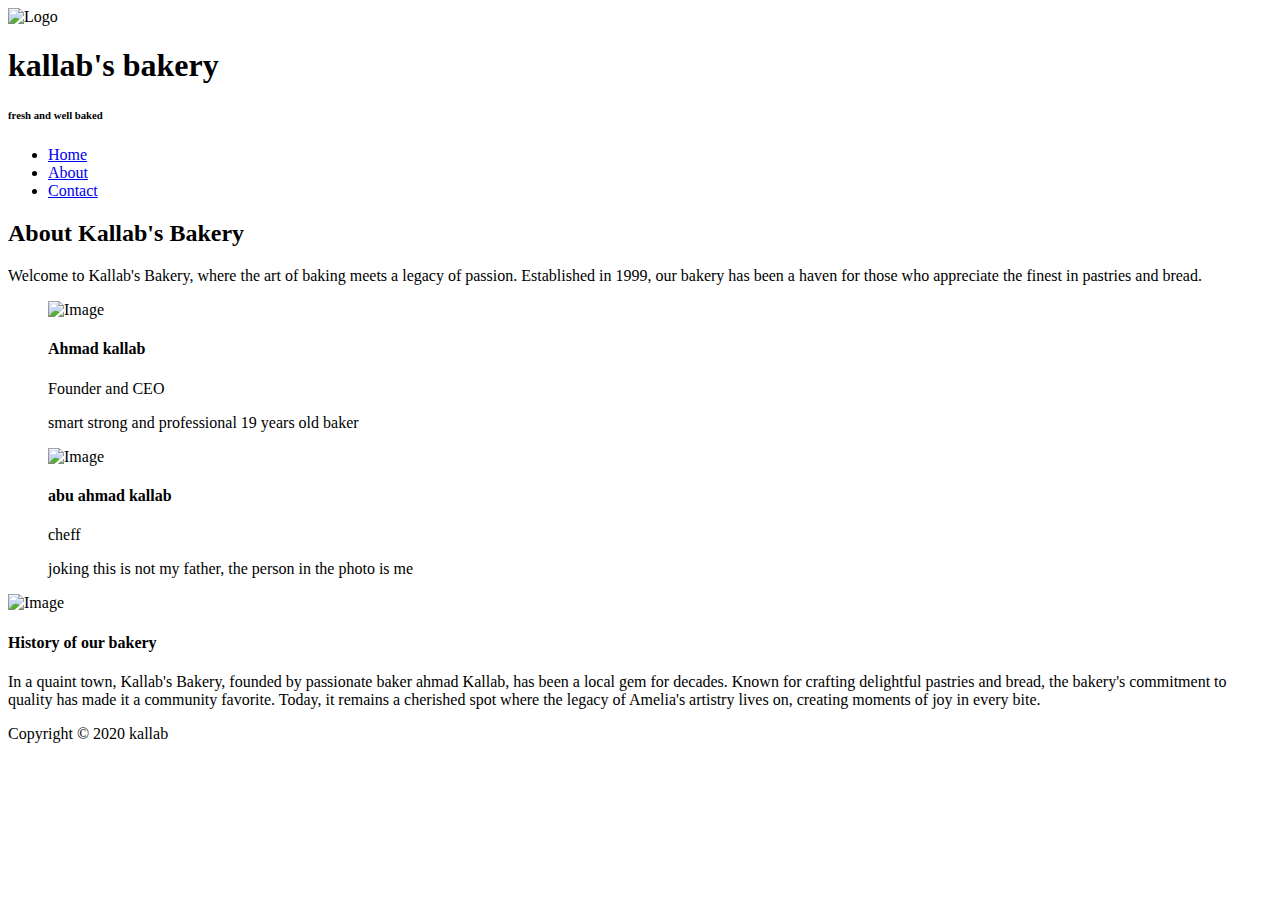
==== about.html @ 12079242 "Add files via upload" ====
<!DOCTYPE html>
<html>

<head>
	<meta charset="UTF-8" />
    <meta name="viewport" content="width=device-width, initial-scale=1.0" />
    <meta http-equiv="X-UA-Compatible" content="ie=edge" />
    <title>Simple House - About Page</title>
    <link href="https://fonts.googleapis.com/css?family=Open+Sans:300,400" rel="stylesheet" />
    <link href="css/all.min.css" rel="stylesheet" />
	<link href="css/index.css" rel="stylesheet" />
	<link rel="stylesheet" href="js/JavaScript.js">

</head>

<body> 

	<div class="container">
	<!-- Top box -->
		<!-- Logo & Site Name -->
		<div class="placeholder">
			<div class="parallax-window" data-parallax="scroll" data-image-src="img/simple-house-01.jpg">
				<div class="tm-header">
					<div class="row tm-header-inner">
						<div class="col-md-6 col-12">
							<img src="img/simple-house-logo.png" alt="Logo" class="tm-site-logo" /> 
							<div class="tm-site-text-box">
								<h1 class="tm-site-title">kallab's bakery</h1>
								<h6 class="tm-site-description">fresh and well baked</h6>	
							</div>
						</div>
						<nav class="col-md-6 col-12 tm-nav">
							<ul class="tm-nav-ul">
								<li class="tm-nav-li"><a href="index.html" class="tm-nav-link">Home</a></li>
								<li class="tm-nav-li"><a href="about.html" class="tm-nav-link active">About</a></li>
								<li class="tm-nav-li"><a href="contact.html" class="tm-nav-link">Contact</a></li>
							</ul>
						</nav>	
					</div>
				</div>
			</div>
		</div>

		<main>
			<header class="row tm-welcome-section">
				<h2 class="col-12 text-center tm-section-title">
					About Kallab's Bakery</h2>
				<p class="col-12 text-center"> Welcome to Kallab's Bakery, where the art of baking meets a legacy of passion. Established in 1999, our bakery has been a haven for those who appreciate the finest in pastries and bread.</p>
			</header>

			<div class="tm-container-inner tm-persons">
				<div class="row">
					<article class="col-lg-6">
						<figure class="tm-person">
							<img src="img/about-01.jpg" alt="Image" class="img-fluid tm-person-img" />
							<figcaption class="tm-person-description">
								<h4 class="tm-person-name">Ahmad kallab</h4>
								<p class="tm-person-title">Founder and CEO</p>
								<p class="tm-person-about">smart strong and professional 19 years old baker </p>
								<div>
									<a href="https://fb.com" class="tm-social-link"><i class="fab fa-facebook tm-social-icon"></i></a>
									<a href="https://twitter.com" class="tm-social-link"><i class="fab fa-twitter tm-social-icon"></i></a>
									<a href="https://instagram.com" class="tm-social-link"><i class="fab fa-instagram tm-social-icon"></i></a>
								</div>
							</figcaption>
						</figure>
					</article>
					<article class="col-lg-6">
						<figure class="tm-person">
							<img src="img/about-04.jpg" alt="Image" class="img-fluid tm-person-img" />
							<figcaption class="tm-person-description">
								<h4 class="tm-person-name">abu ahmad kallab</h4>
								<p class="tm-person-title">cheff</p>
								<p class="tm-person-about">joking this is not my father, the person in the photo is me</p>
								<div>
									<a href="https://fb.com" class="tm-social-link"><i class="fab fa-facebook tm-social-icon"></i></a>
									<a href="https://twitter.com" class="tm-social-link"><i class="fab fa-twitter tm-social-icon"></i></a>
									<a href="https://instagram.com" class="tm-social-link"><i class="fab fa-instagram tm-social-icon"></i></a>
									
								</div>
							</figcaption>
						</figure>
					</article>
				</div>
			</div>
			
					
				</div>
			</div>
			<div class="tm-container-inner tm-history">
				<div class="row">
					<div class="col-12">
						<div class="tm-history-inner">
							<img src="img/about-06.jpg" alt="Image" class="img-fluid tm-history-img" />
							<div class="tm-history-text"> 
								<h4 class="tm-history-title">History of our bakery</h4>
								<p class="tm-mb-p">In a quaint town, Kallab's Bakery, founded by passionate baker ahmad Kallab, has been a local gem for decades. Known for crafting delightful pastries and bread, the bakery's commitment to quality has made it a community favorite. Today, it remains a cherished spot where the legacy of Amelia's artistry lives on, creating moments of joy in every bite.</p>
							</div>
						</div>	
					</div>
				</div>
			</div>
		</main>

		<footer class="tm-footer text-center">
			<p>Copyright &copy; 2020 kallab </p>
            
		</footer>
	</div>
	<script src="js/jquery.min.js"></script>
	<script src="js/parallax.min.js"></script>
			
</body>
</html>
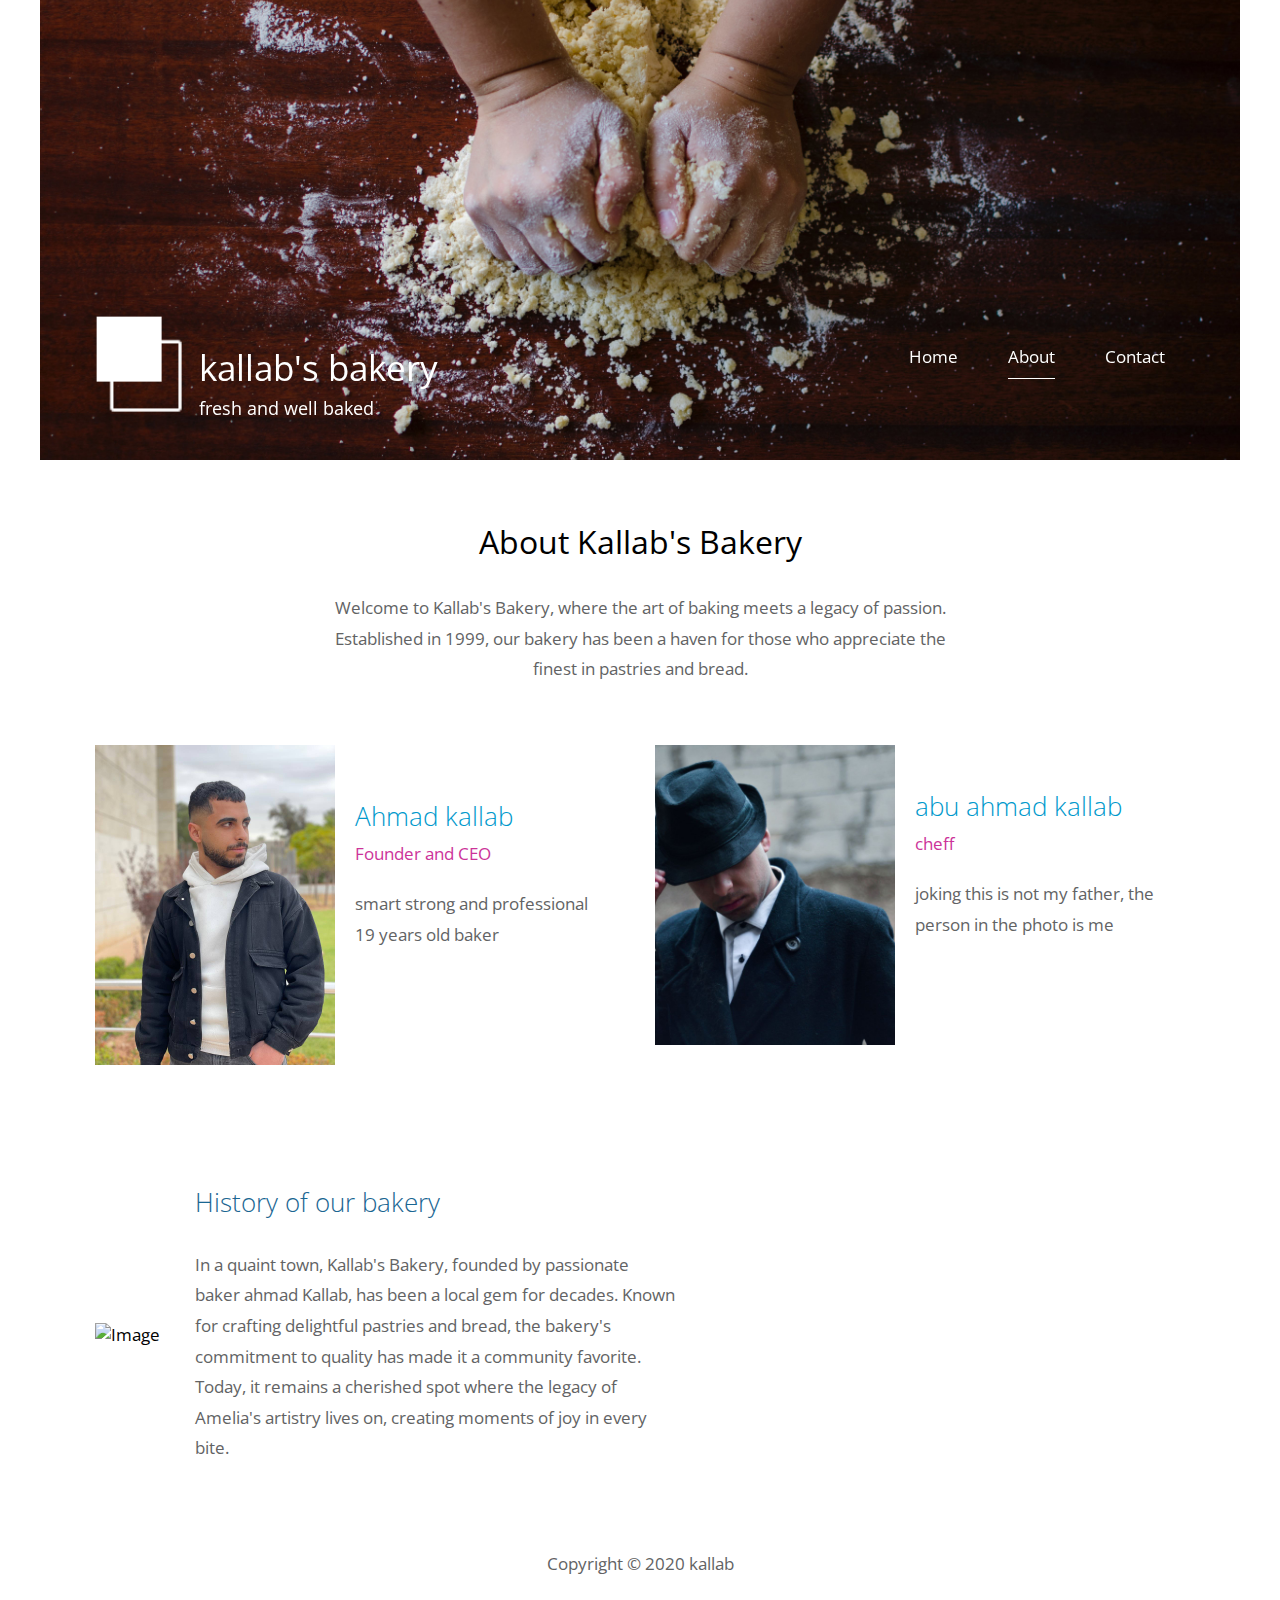
==== commit 6a352804: "Update about.html" ====
--- a/about.html
+++ b/about.html
@@ -7,9 +7,10 @@
     <meta http-equiv="X-UA-Compatible" content="ie=edge" />
     <title>Simple House - About Page</title>
     <link href="https://fonts.googleapis.com/css?family=Open+Sans:300,400" rel="stylesheet" />
-    <link href="css/all.min.css" rel="stylesheet" />
-	<link href="css/index.css" rel="stylesheet" />
-	<link rel="stylesheet" href="js/JavaScript.js">
+    <link href="all.min.css" rel="stylesheet" />
+	<link href="index.css" rel="stylesheet" />
+	<link rel="stylesheet" href="JavaScript.js">
+<meta http-equiv="Content-Security-Policy" content="upgrade-insecure-requests">
 
 </head>
 
@@ -19,11 +20,11 @@
 	<!-- Top box -->
 		<!-- Logo & Site Name -->
 		<div class="placeholder">
-			<div class="parallax-window" data-parallax="scroll" data-image-src="img/simple-house-01.jpg">
+			<div class="parallax-window" data-parallax="scroll" data-image-src="simple-house-01.jpg">
 				<div class="tm-header">
 					<div class="row tm-header-inner">
 						<div class="col-md-6 col-12">
-							<img src="img/simple-house-logo.png" alt="Logo" class="tm-site-logo" /> 
+							<img src="simple-house-logo.png" alt="Logo" class="tm-site-logo" /> 
 							<div class="tm-site-text-box">
 								<h1 class="tm-site-title">kallab's bakery</h1>
 								<h6 class="tm-site-description">fresh and well baked</h6>	
@@ -52,7 +53,7 @@
 				<div class="row">
 					<article class="col-lg-6">
 						<figure class="tm-person">
-							<img src="img/about-01.jpg" alt="Image" class="img-fluid tm-person-img" />
+							<img src="about-01.jpg" alt="Image" class="img-fluid tm-person-img" />
 							<figcaption class="tm-person-description">
 								<h4 class="tm-person-name">Ahmad kallab</h4>
 								<p class="tm-person-title">Founder and CEO</p>
@@ -67,7 +68,7 @@
 					</article>
 					<article class="col-lg-6">
 						<figure class="tm-person">
-							<img src="img/about-04.jpg" alt="Image" class="img-fluid tm-person-img" />
+							<img src="about-04.jpg" alt="Image" class="img-fluid tm-person-img" />
 							<figcaption class="tm-person-description">
 								<h4 class="tm-person-name">abu ahmad kallab</h4>
 								<p class="tm-person-title">cheff</p>
@@ -107,8 +108,8 @@
             
 		</footer>
 	</div>
-	<script src="js/jquery.min.js"></script>
-	<script src="js/parallax.min.js"></script>
+	<script src="jquery.min.js"></script>
+	<script src="parallax.min.js"></script>
 			
 </body>
-</html>+</html>
--- a/all.min.css
+++ b/all.min.css
@@ -0,0 +1,5 @@
+/*!
+ * Font Awesome Free 5.11.2 by @fontawesome - https://fontawesome.com
+ * License - https://fontawesome.com/license/free (Icons: CC BY 4.0, Fonts: SIL OFL 1.1, Code: MIT License)
+ */
+.fa,.fab,.fad,.fal,.far,.fas{-moz-osx-font-smoothing:grayscale;-webkit-font-smoothing:antialiased;display:inline-block;font-style:normal;font-variant:normal;text-rendering:auto;line-height:1}.fa-lg{font-size:1.33333em;line-height:.75em;vertical-align:-.0667em}.fa-xs{font-size:.75em}.fa-sm{font-size:.875em}.fa-1x{font-size:1em}.fa-2x{font-size:2em}.fa-3x{font-size:3em}.fa-4x{font-size:4em}.fa-5x{font-size:5em}.fa-6x{font-size:6em}.fa-7x{font-size:7em}.fa-8x{font-size:8em}.fa-9x{font-size:9em}.fa-10x{font-size:10em}.fa-fw{text-align:center;width:1.25em}.fa-ul{list-style-type:none;margin-left:2.5em;padding-left:0}.fa-ul>li{position:relative}.fa-li{left:-2em;position:absolute;text-align:center;width:2em;line-height:inherit}.fa-border{border:.08em solid #eee;border-radius:.1em;padding:.2em .25em .15em}.fa-pull-left{float:left}.fa-pull-right{float:right}.fa.fa-pull-left,.fab.fa-pull-left,.fal.fa-pull-left,.far.fa-pull-left,.fas.fa-pull-left{margin-right:.3em}.fa.fa-pull-right,.fab.fa-pull-right,.fal.fa-pull-right,.far.fa-pull-right,.fas.fa-pull-right{margin-left:.3em}.fa-spin{-webkit-animation:fa-spin 2s linear infinite;animation:fa-spin 2s linear infinite}.fa-pulse{-webkit-animation:fa-spin 1s steps(8) infinite;animation:fa-spin 1s steps(8) infinite}@-webkit-keyframes fa-spin{0%{-webkit-transform:rotate(0deg);transform:rotate(0deg)}to{-webkit-transform:rotate(1turn);transform:rotate(1turn)}}@keyframes fa-spin{0%{-webkit-transform:rotate(0deg);transform:rotate(0deg)}to{-webkit-transform:rotate(1turn);transform:rotate(1turn)}}.fa-rotate-90{-ms-filter:"progid:DXImageTransform.Microsoft.BasicImage(rotation=1)";-webkit-transform:rotate(90deg);transform:rotate(90deg)}.fa-rotate-180{-ms-filter:"progid:DXImageTransform.Microsoft.BasicImage(rotation=2)";-webkit-transform:rotate(180deg);transform:rotate(180deg)}.fa-rotate-270{-ms-filter:"progid:DXImageTransform.Microsoft.BasicImage(rotation=3)";-webkit-transform:rotate(270deg);transform:rotate(270deg)}.fa-flip-horizontal{-ms-filter:"progid:DXImageTransform.Microsoft.BasicImage(rotation=0, mirror=1)";-webkit-transform:scaleX(-1);transform:scaleX(-1)}.fa-flip-vertical{-webkit-transform:scaleY(-1);transform:scaleY(-1)}.fa-flip-both,.fa-flip-horizontal.fa-flip-vertical,.fa-flip-vertical{-ms-filter:"progid:DXImageTransform.Microsoft.BasicImage(rotation=2, mirror=1)"}.fa-flip-both,.fa-flip-horizontal.fa-flip-vertical{-webkit-transform:scale(-1);transform:scale(-1)}:root .fa-flip-both,:root .fa-flip-horizontal,:root .fa-flip-vertical,:root .fa-rotate-90,:root .fa-rotate-180,:root .fa-rotate-270{-webkit-filter:none;filter:none}.fa-stack{display:inline-block;height:2em;line-height:2em;position:relative;vertical-align:middle;width:2.5em}.fa-stack-1x,.fa-stack-2x{left:0;position:absolute;text-align:center;width:100%}.fa-stack-1x{line-height:inherit}.fa-stack-2x{font-size:2em}.fa-inverse{color:#fff}.fa-500px:before{content:"\f26e"}.fa-accessible-icon:before{content:"\f368"}.fa-accusoft:before{content:"\f369"}.fa-acquisitions-incorporated:before{content:"\f6af"}.fa-ad:before{content:"\f641"}.fa-address-book:before{content:"\f2b9"}.fa-address-card:before{content:"\f2bb"}.fa-adjust:before{content:"\f042"}.fa-adn:before{content:"\f170"}.fa-adobe:before{content:"\f778"}.fa-adversal:before{content:"\f36a"}.fa-affiliatetheme:before{content:"\f36b"}.fa-air-freshener:before{content:"\f5d0"}.fa-airbnb:before{content:"\f834"}.fa-algolia:before{content:"\f36c"}.fa-align-center:before{content:"\f037"}.fa-align-justify:before{content:"\f039"}.fa-align-left:before{content:"\f036"}.fa-align-right:before{content:"\f038"}.fa-alipay:before{content:"\f642"}.fa-allergies:before{content:"\f461"}.fa-amazon:before{content:"\f270"}.fa-amazon-pay:before{content:"\f42c"}.fa-ambulance:before{content:"\f0f9"}.fa-american-sign-language-interpreting:before{content:"\f2a3"}.fa-amilia:before{content:"\f36d"}.fa-anchor:before{content:"\f13d"}.fa-android:before{content:"\f17b"}.fa-angellist:before{content:"\f209"}.fa-angle-double-down:before{content:"\f103"}.fa-angle-double-left:before{content:"\f100"}.fa-angle-double-right:before{content:"\f101"}.fa-angle-double-up:before{content:"\f102"}.fa-angle-down:before{content:"\f107"}.fa-angle-left:before{content:"\f104"}.fa-angle-right:before{content:"\f105"}.fa-angle-up:before{content:"\f106"}.fa-angry:before{content:"\f556"}.fa-angrycreative:before{content:"\f36e"}.fa-angular:before{content:"\f420"}.fa-ankh:before{content:"\f644"}.fa-app-store:before{content:"\f36f"}.fa-app-store-ios:before{content:"\f370"}.fa-apper:before{content:"\f371"}.fa-apple:before{content:"\f179"}.fa-apple-alt:before{content:"\f5d1"}.fa-apple-pay:before{content:"\f415"}.fa-archive:before{content:"\f187"}.fa-archway:before{content:"\f557"}.fa-arrow-alt-circle-down:before{content:"\f358"}.fa-arrow-alt-circle-left:before{content:"\f359"}.fa-arrow-alt-circle-right:before{content:"\f35a"}.fa-arrow-alt-circle-up:before{content:"\f35b"}.fa-arrow-circle-down:before{content:"\f0ab"}.fa-arrow-circle-left:before{content:"\f0a8"}.fa-arrow-circle-right:before{content:"\f0a9"}.fa-arrow-circle-up:before{content:"\f0aa"}.fa-arrow-down:before{content:"\f063"}.fa-arrow-left:before{content:"\f060"}.fa-arrow-right:before{content:"\f061"}.fa-arrow-up:before{content:"\f062"}.fa-arrows-alt:before{content:"\f0b2"}.fa-arrows-alt-h:before{content:"\f337"}.fa-arrows-alt-v:before{content:"\f338"}.fa-artstation:before{content:"\f77a"}.fa-assistive-listening-systems:before{content:"\f2a2"}.fa-asterisk:before{content:"\f069"}.fa-asymmetrik:before{content:"\f372"}.fa-at:before{content:"\f1fa"}.fa-atlas:before{content:"\f558"}.fa-atlassian:before{content:"\f77b"}.fa-atom:before{content:"\f5d2"}.fa-audible:before{content:"\f373"}.fa-audio-description:before{content:"\f29e"}.fa-autoprefixer:before{content:"\f41c"}.fa-avianex:before{content:"\f374"}.fa-aviato:before{content:"\f421"}.fa-award:before{content:"\f559"}.fa-aws:before{content:"\f375"}.fa-baby:before{content:"\f77c"}.fa-baby-carriage:before{content:"\f77d"}.fa-backspace:before{content:"\f55a"}.fa-backward:before{content:"\f04a"}.fa-bacon:before{content:"\f7e5"}.fa-balance-scale:before{content:"\f24e"}.fa-balance-scale-left:before{content:"\f515"}.fa-balance-scale-right:before{content:"\f516"}.fa-ban:before{content:"\f05e"}.fa-band-aid:before{content:"\f462"}.fa-bandcamp:before{content:"\f2d5"}.fa-barcode:before{content:"\f02a"}.fa-bars:before{content:"\f0c9"}.fa-baseball-ball:before{content:"\f433"}.fa-basketball-ball:before{content:"\f434"}.fa-bath:before{content:"\f2cd"}.fa-battery-empty:before{content:"\f244"}.fa-battery-full:before{content:"\f240"}.fa-battery-half:before{content:"\f242"}.fa-battery-quarter:before{content:"\f243"}.fa-battery-three-quarters:before{content:"\f241"}.fa-battle-net:before{content:"\f835"}.fa-bed:before{content:"\f236"}.fa-beer:before{content:"\f0fc"}.fa-behance:before{content:"\f1b4"}.fa-behance-square:before{content:"\f1b5"}.fa-bell:before{content:"\f0f3"}.fa-bell-slash:before{content:"\f1f6"}.fa-bezier-curve:before{content:"\f55b"}.fa-bible:before{content:"\f647"}.fa-bicycle:before{content:"\f206"}.fa-biking:before{content:"\f84a"}.fa-bimobject:before{content:"\f378"}.fa-binoculars:before{content:"\f1e5"}.fa-biohazard:before{content:"\f780"}.fa-birthday-cake:before{content:"\f1fd"}.fa-bitbucket:before{content:"\f171"}.fa-bitcoin:before{content:"\f379"}.fa-bity:before{content:"\f37a"}.fa-black-tie:before{content:"\f27e"}.fa-blackberry:before{content:"\f37b"}.fa-blender:before{content:"\f517"}.fa-blender-phone:before{content:"\f6b6"}.fa-blind:before{content:"\f29d"}.fa-blog:before{content:"\f781"}.fa-blogger:before{content:"\f37c"}.fa-blogger-b:before{content:"\f37d"}.fa-bluetooth:before{content:"\f293"}.fa-bluetooth-b:before{content:"\f294"}.fa-bold:before{content:"\f032"}.fa-bolt:before{content:"\f0e7"}.fa-bomb:before{content:"\f1e2"}.fa-bone:before{content:"\f5d7"}.fa-bong:before{content:"\f55c"}.fa-book:before{content:"\f02d"}.fa-book-dead:before{content:"\f6b7"}.fa-book-medical:before{content:"\f7e6"}.fa-book-open:before{content:"\f518"}.fa-book-reader:before{content:"\f5da"}.fa-bookmark:before{content:"\f02e"}.fa-bootstrap:before{content:"\f836"}.fa-border-all:before{content:"\f84c"}.fa-border-none:before{content:"\f850"}.fa-border-style:before{content:"\f853"}.fa-bowling-ball:before{content:"\f436"}.fa-box:before{content:"\f466"}.fa-box-open:before{content:"\f49e"}.fa-boxes:before{content:"\f468"}.fa-braille:before{content:"\f2a1"}.fa-brain:before{content:"\f5dc"}.fa-bread-slice:before{content:"\f7ec"}.fa-briefcase:before{content:"\f0b1"}.fa-briefcase-medical:before{content:"\f469"}.fa-broadcast-tower:before{content:"\f519"}.fa-broom:before{content:"\f51a"}.fa-brush:before{content:"\f55d"}.fa-btc:before{content:"\f15a"}.fa-buffer:before{content:"\f837"}.fa-bug:before{content:"\f188"}.fa-building:before{content:"\f1ad"}.fa-bullhorn:before{content:"\f0a1"}.fa-bullseye:before{content:"\f140"}.fa-burn:before{content:"\f46a"}.fa-buromobelexperte:before{content:"\f37f"}.fa-bus:before{content:"\f207"}.fa-bus-alt:before{content:"\f55e"}.fa-business-time:before{content:"\f64a"}.fa-buy-n-large:before{content:"\f8a6"}.fa-buysellads:before{content:"\f20d"}.fa-calculator:before{content:"\f1ec"}.fa-calendar:before{content:"\f133"}.fa-calendar-alt:before{content:"\f073"}.fa-calendar-check:before{content:"\f274"}.fa-calendar-day:before{content:"\f783"}.fa-calendar-minus:before{content:"\f272"}.fa-calendar-plus:before{content:"\f271"}.fa-calendar-times:before{content:"\f273"}.fa-calendar-week:before{content:"\f784"}.fa-camera:before{content:"\f030"}.fa-camera-retro:before{content:"\f083"}.fa-campground:before{content:"\f6bb"}.fa-canadian-maple-leaf:before{content:"\f785"}.fa-candy-cane:before{content:"\f786"}.fa-cannabis:before{content:"\f55f"}.fa-capsules:before{content:"\f46b"}.fa-car:before{content:"\f1b9"}.fa-car-alt:before{content:"\f5de"}.fa-car-battery:before{content:"\f5df"}.fa-car-crash:before{content:"\f5e1"}.fa-car-side:before{content:"\f5e4"}.fa-caret-down:before{content:"\f0d7"}.fa-caret-left:before{content:"\f0d9"}.fa-caret-right:before{content:"\f0da"}.fa-caret-square-down:before{content:"\f150"}.fa-caret-square-left:before{content:"\f191"}.fa-caret-square-right:before{content:"\f152"}.fa-caret-square-up:before{content:"\f151"}.fa-caret-up:before{content:"\f0d8"}.fa-carrot:before{content:"\f787"}.fa-cart-arrow-down:before{content:"\f218"}.fa-cart-plus:before{content:"\f217"}.fa-cash-register:before{content:"\f788"}.fa-cat:before{content:"\f6be"}.fa-cc-amazon-pay:before{content:"\f42d"}.fa-cc-amex:before{content:"\f1f3"}.fa-cc-apple-pay:before{content:"\f416"}.fa-cc-diners-club:before{content:"\f24c"}.fa-cc-discover:before{content:"\f1f2"}.fa-cc-jcb:before{content:"\f24b"}.fa-cc-mastercard:before{content:"\f1f1"}.fa-cc-paypal:before{content:"\f1f4"}.fa-cc-stripe:before{content:"\f1f5"}.fa-cc-visa:before{content:"\f1f0"}.fa-centercode:before{content:"\f380"}.fa-centos:before{content:"\f789"}.fa-certificate:before{content:"\f0a3"}.fa-chair:before{content:"\f6c0"}.fa-chalkboard:before{content:"\f51b"}.fa-chalkboard-teacher:before{content:"\f51c"}.fa-charging-station:before{content:"\f5e7"}.fa-chart-area:before{content:"\f1fe"}.fa-chart-bar:before{content:"\f080"}.fa-chart-line:before{content:"\f201"}.fa-chart-pie:before{content:"\f200"}.fa-check:before{content:"\f00c"}.fa-check-circle:before{content:"\f058"}.fa-check-double:before{content:"\f560"}.fa-check-square:before{content:"\f14a"}.fa-cheese:before{content:"\f7ef"}.fa-chess:before{content:"\f439"}.fa-chess-bishop:before{content:"\f43a"}.fa-chess-board:before{content:"\f43c"}.fa-chess-king:before{content:"\f43f"}.fa-chess-knight:before{content:"\f441"}.fa-chess-pawn:before{content:"\f443"}.fa-chess-queen:before{content:"\f445"}.fa-chess-rook:before{content:"\f447"}.fa-chevron-circle-down:before{content:"\f13a"}.fa-chevron-circle-left:before{content:"\f137"}.fa-chevron-circle-right:before{content:"\f138"}.fa-chevron-circle-up:before{content:"\f139"}.fa-chevron-down:before{content:"\f078"}.fa-chevron-left:before{content:"\f053"}.fa-chevron-right:before{content:"\f054"}.fa-chevron-up:before{content:"\f077"}.fa-child:before{content:"\f1ae"}.fa-chrome:before{content:"\f268"}.fa-chromecast:before{content:"\f838"}.fa-church:before{content:"\f51d"}.fa-circle:before{content:"\f111"}.fa-circle-notch:before{content:"\f1ce"}.fa-city:before{content:"\f64f"}.fa-clinic-medical:before{content:"\f7f2"}.fa-clipboard:before{content:"\f328"}.fa-clipboard-check:before{content:"\f46c"}.fa-clipboard-list:before{content:"\f46d"}.fa-clock:before{content:"\f017"}.fa-clone:before{content:"\f24d"}.fa-closed-captioning:before{content:"\f20a"}.fa-cloud:before{content:"\f0c2"}.fa-cloud-download-alt:before{content:"\f381"}.fa-cloud-meatball:before{content:"\f73b"}.fa-cloud-moon:before{content:"\f6c3"}.fa-cloud-moon-rain:before{content:"\f73c"}.fa-cloud-rain:before{content:"\f73d"}.fa-cloud-showers-heavy:before{content:"\f740"}.fa-cloud-sun:before{content:"\f6c4"}.fa-cloud-sun-rain:before{content:"\f743"}.fa-cloud-upload-alt:before{content:"\f382"}.fa-cloudscale:before{content:"\f383"}.fa-cloudsmith:before{content:"\f384"}.fa-cloudversify:before{content:"\f385"}.fa-cocktail:before{content:"\f561"}.fa-code:before{content:"\f121"}.fa-code-branch:before{content:"\f126"}.fa-codepen:before{content:"\f1cb"}.fa-codiepie:before{content:"\f284"}.fa-coffee:before{content:"\f0f4"}.fa-cog:before{content:"\f013"}.fa-cogs:before{content:"\f085"}.fa-coins:before{content:"\f51e"}.fa-columns:before{content:"\f0db"}.fa-comment:before{content:"\f075"}.fa-comment-alt:before{content:"\f27a"}.fa-comment-dollar:before{content:"\f651"}.fa-comment-dots:before{content:"\f4ad"}.fa-comment-medical:before{content:"\f7f5"}.fa-comment-slash:before{content:"\f4b3"}.fa-comments:before{content:"\f086"}.fa-comments-dollar:before{content:"\f653"}.fa-compact-disc:before{content:"\f51f"}.fa-compass:before{content:"\f14e"}.fa-compress:before{content:"\f066"}.fa-compress-arrows-alt:before{content:"\f78c"}.fa-concierge-bell:before{content:"\f562"}.fa-confluence:before{content:"\f78d"}.fa-connectdevelop:before{content:"\f20e"}.fa-contao:before{content:"\f26d"}.fa-cookie:before{content:"\f563"}.fa-cookie-bite:before{content:"\f564"}.fa-copy:before{content:"\f0c5"}.fa-copyright:before{content:"\f1f9"}.fa-cotton-bureau:before{content:"\f89e"}.fa-couch:before{content:"\f4b8"}.fa-cpanel:before{content:"\f388"}.fa-creative-commons:before{content:"\f25e"}.fa-creative-commons-by:before{content:"\f4e7"}.fa-creative-commons-nc:before{content:"\f4e8"}.fa-creative-commons-nc-eu:before{content:"\f4e9"}.fa-creative-commons-nc-jp:before{content:"\f4ea"}.fa-creative-commons-nd:before{content:"\f4eb"}.fa-creative-commons-pd:before{content:"\f4ec"}.fa-creative-commons-pd-alt:before{content:"\f4ed"}.fa-creative-commons-remix:before{content:"\f4ee"}.fa-creative-commons-sa:before{content:"\f4ef"}.fa-creative-commons-sampling:before{content:"\f4f0"}.fa-creative-commons-sampling-plus:before{content:"\f4f1"}.fa-creative-commons-share:before{content:"\f4f2"}.fa-creative-commons-zero:before{content:"\f4f3"}.fa-credit-card:before{content:"\f09d"}.fa-critical-role:before{content:"\f6c9"}.fa-crop:before{content:"\f125"}.fa-crop-alt:before{content:"\f565"}.fa-cross:before{content:"\f654"}.fa-crosshairs:before{content:"\f05b"}.fa-crow:before{content:"\f520"}.fa-crown:before{content:"\f521"}.fa-crutch:before{content:"\f7f7"}.fa-css3:before{content:"\f13c"}.fa-css3-alt:before{content:"\f38b"}.fa-cube:before{content:"\f1b2"}.fa-cubes:before{content:"\f1b3"}.fa-cut:before{content:"\f0c4"}.fa-cuttlefish:before{content:"\f38c"}.fa-d-and-d:before{content:"\f38d"}.fa-d-and-d-beyond:before{content:"\f6ca"}.fa-dashcube:before{content:"\f210"}.fa-database:before{content:"\f1c0"}.fa-deaf:before{content:"\f2a4"}.fa-delicious:before{content:"\f1a5"}.fa-democrat:before{content:"\f747"}.fa-deploydog:before{content:"\f38e"}.fa-deskpro:before{content:"\f38f"}.fa-desktop:before{content:"\f108"}.fa-dev:before{content:"\f6cc"}.fa-deviantart:before{content:"\f1bd"}.fa-dharmachakra:before{content:"\f655"}.fa-dhl:before{content:"\f790"}.fa-diagnoses:before{content:"\f470"}.fa-diaspora:before{content:"\f791"}.fa-dice:before{content:"\f522"}.fa-dice-d20:before{content:"\f6cf"}.fa-dice-d6:before{content:"\f6d1"}.fa-dice-five:before{content:"\f523"}.fa-dice-four:before{content:"\f524"}.fa-dice-one:before{content:"\f525"}.fa-dice-six:before{content:"\f526"}.fa-dice-three:before{content:"\f527"}.fa-dice-two:before{content:"\f528"}.fa-digg:before{content:"\f1a6"}.fa-digital-ocean:before{content:"\f391"}.fa-digital-tachograph:before{content:"\f566"}.fa-directions:before{content:"\f5eb"}.fa-discord:before{content:"\f392"}.fa-discourse:before{content:"\f393"}.fa-divide:before{content:"\f529"}.fa-dizzy:before{content:"\f567"}.fa-dna:before{content:"\f471"}.fa-dochub:before{content:"\f394"}.fa-docker:before{content:"\f395"}.fa-dog:before{content:"\f6d3"}.fa-dollar-sign:before{content:"\f155"}.fa-dolly:before{content:"\f472"}.fa-dolly-flatbed:before{content:"\f474"}.fa-donate:before{content:"\f4b9"}.fa-door-closed:before{content:"\f52a"}.fa-door-open:before{content:"\f52b"}.fa-dot-circle:before{content:"\f192"}.fa-dove:before{content:"\f4ba"}.fa-download:before{content:"\f019"}.fa-draft2digital:before{content:"\f396"}.fa-drafting-compass:before{content:"\f568"}.fa-dragon:before{content:"\f6d5"}.fa-draw-polygon:before{content:"\f5ee"}.fa-dribbble:before{content:"\f17d"}.fa-dribbble-square:before{content:"\f397"}.fa-dropbox:before{content:"\f16b"}.fa-drum:before{content:"\f569"}.fa-drum-steelpan:before{content:"\f56a"}.fa-drumstick-bite:before{content:"\f6d7"}.fa-drupal:before{content:"\f1a9"}.fa-dumbbell:before{content:"\f44b"}.fa-dumpster:before{content:"\f793"}.fa-dumpster-fire:before{content:"\f794"}.fa-dungeon:before{content:"\f6d9"}.fa-dyalog:before{content:"\f399"}.fa-earlybirds:before{content:"\f39a"}.fa-ebay:before{content:"\f4f4"}.fa-edge:before{content:"\f282"}.fa-edit:before{content:"\f044"}.fa-egg:before{content:"\f7fb"}.fa-eject:before{content:"\f052"}.fa-elementor:before{content:"\f430"}.fa-ellipsis-h:before{content:"\f141"}.fa-ellipsis-v:before{content:"\f142"}.fa-ello:before{content:"\f5f1"}.fa-ember:before{content:"\f423"}.fa-empire:before{content:"\f1d1"}.fa-envelope:before{content:"\f0e0"}.fa-envelope-open:before{content:"\f2b6"}.fa-envelope-open-text:before{content:"\f658"}.fa-envelope-square:before{content:"\f199"}.fa-envira:before{content:"\f299"}.fa-equals:before{content:"\f52c"}.fa-eraser:before{content:"\f12d"}.fa-erlang:before{content:"\f39d"}.fa-ethereum:before{content:"\f42e"}.fa-ethernet:before{content:"\f796"}.fa-etsy:before{content:"\f2d7"}.fa-euro-sign:before{content:"\f153"}.fa-evernote:before{content:"\f839"}.fa-exchange-alt:before{content:"\f362"}.fa-exclamation:before{content:"\f12a"}.fa-exclamation-circle:before{content:"\f06a"}.fa-exclamation-triangle:before{content:"\f071"}.fa-expand:before{content:"\f065"}.fa-expand-arrows-alt:before{content:"\f31e"}.fa-expeditedssl:before{content:"\f23e"}.fa-external-link-alt:before{content:"\f35d"}.fa-external-link-square-alt:before{content:"\f360"}.fa-eye:before{content:"\f06e"}.fa-eye-dropper:before{content:"\f1fb"}.fa-eye-slash:before{content:"\f070"}.fa-facebook:before{content:"\f09a"}.fa-facebook-f:before{content:"\f39e"}.fa-facebook-messenger:before{content:"\f39f"}.fa-facebook-square:before{content:"\f082"}.fa-fan:before{content:"\f863"}.fa-fantasy-flight-games:before{content:"\f6dc"}.fa-fast-backward:before{content:"\f049"}.fa-fast-forward:before{content:"\f050"}.fa-fax:before{content:"\f1ac"}.fa-feather:before{content:"\f52d"}.fa-feather-alt:before{content:"\f56b"}.fa-fedex:before{content:"\f797"}.fa-fedora:before{content:"\f798"}.fa-female:before{content:"\f182"}.fa-fighter-jet:before{content:"\f0fb"}.fa-figma:before{content:"\f799"}.fa-file:before{content:"\f15b"}.fa-file-alt:before{content:"\f15c"}.fa-file-archive:before{content:"\f1c6"}.fa-file-audio:before{content:"\f1c7"}.fa-file-code:before{content:"\f1c9"}.fa-file-contract:before{content:"\f56c"}.fa-file-csv:before{content:"\f6dd"}.fa-file-download:before{content:"\f56d"}.fa-file-excel:before{content:"\f1c3"}.fa-file-export:before{content:"\f56e"}.fa-file-image:before{content:"\f1c5"}.fa-file-import:before{content:"\f56f"}.fa-file-invoice:before{content:"\f570"}.fa-file-invoice-dollar:before{content:"\f571"}.fa-file-medical:before{content:"\f477"}.fa-file-medical-alt:before{content:"\f478"}.fa-file-pdf:before{content:"\f1c1"}.fa-file-powerpoint:before{content:"\f1c4"}.fa-file-prescription:before{content:"\f572"}.fa-file-signature:before{content:"\f573"}.fa-file-upload:before{content:"\f574"}.fa-file-video:before{content:"\f1c8"}.fa-file-word:before{content:"\f1c2"}.fa-fill:before{content:"\f575"}.fa-fill-drip:before{content:"\f576"}.fa-film:before{content:"\f008"}.fa-filter:before{content:"\f0b0"}.fa-fingerprint:before{content:"\f577"}.fa-fire:before{content:"\f06d"}.fa-fire-alt:before{content:"\f7e4"}.fa-fire-extinguisher:before{content:"\f134"}.fa-firefox:before{content:"\f269"}.fa-first-aid:before{content:"\f479"}.fa-first-order:before{content:"\f2b0"}.fa-first-order-alt:before{content:"\f50a"}.fa-firstdraft:before{content:"\f3a1"}.fa-fish:before{content:"\f578"}.fa-fist-raised:before{content:"\f6de"}.fa-flag:before{content:"\f024"}.fa-flag-checkered:before{content:"\f11e"}.fa-flag-usa:before{content:"\f74d"}.fa-flask:before{content:"\f0c3"}.fa-flickr:before{content:"\f16e"}.fa-flipboard:before{content:"\f44d"}.fa-flushed:before{content:"\f579"}.fa-fly:before{content:"\f417"}.fa-folder:before{content:"\f07b"}.fa-folder-minus:before{content:"\f65d"}.fa-folder-open:before{content:"\f07c"}.fa-folder-plus:before{content:"\f65e"}.fa-font:before{content:"\f031"}.fa-font-awesome:before{content:"\f2b4"}.fa-font-awesome-alt:before{content:"\f35c"}.fa-font-awesome-flag:before{content:"\f425"}.fa-font-awesome-logo-full:before{content:"\f4e6"}.fa-fonticons:before{content:"\f280"}.fa-fonticons-fi:before{content:"\f3a2"}.fa-football-ball:before{content:"\f44e"}.fa-fort-awesome:before{content:"\f286"}.fa-fort-awesome-alt:before{content:"\f3a3"}.fa-forumbee:before{content:"\f211"}.fa-forward:before{content:"\f04e"}.fa-foursquare:before{content:"\f180"}.fa-free-code-camp:before{content:"\f2c5"}.fa-freebsd:before{content:"\f3a4"}.fa-frog:before{content:"\f52e"}.fa-frown:before{content:"\f119"}.fa-frown-open:before{content:"\f57a"}.fa-fulcrum:before{content:"\f50b"}.fa-funnel-dollar:before{content:"\f662"}.fa-futbol:before{content:"\f1e3"}.fa-galactic-republic:before{content:"\f50c"}.fa-galactic-senate:before{content:"\f50d"}.fa-gamepad:before{content:"\f11b"}.fa-gas-pump:before{content:"\f52f"}.fa-gavel:before{content:"\f0e3"}.fa-gem:before{content:"\f3a5"}.fa-genderless:before{content:"\f22d"}.fa-get-pocket:before{content:"\f265"}.fa-gg:before{content:"\f260"}.fa-gg-circle:before{content:"\f261"}.fa-ghost:before{content:"\f6e2"}.fa-gift:before{content:"\f06b"}.fa-gifts:before{content:"\f79c"}.fa-git:before{content:"\f1d3"}.fa-git-alt:before{content:"\f841"}.fa-git-square:before{content:"\f1d2"}.fa-github:before{content:"\f09b"}.fa-github-alt:before{content:"\f113"}.fa-github-square:before{content:"\f092"}.fa-gitkraken:before{content:"\f3a6"}.fa-gitlab:before{content:"\f296"}.fa-gitter:before{content:"\f426"}.fa-glass-cheers:before{content:"\f79f"}.fa-glass-martini:before{content:"\f000"}.fa-glass-martini-alt:before{content:"\f57b"}.fa-glass-whiskey:before{content:"\f7a0"}.fa-glasses:before{content:"\f530"}.fa-glide:before{content:"\f2a5"}.fa-glide-g:before{content:"\f2a6"}.fa-globe:before{content:"\f0ac"}.fa-globe-africa:before{content:"\f57c"}.fa-globe-americas:before{content:"\f57d"}.fa-globe-asia:before{content:"\f57e"}.fa-globe-europe:before{content:"\f7a2"}.fa-gofore:before{content:"\f3a7"}.fa-golf-ball:before{content:"\f450"}.fa-goodreads:before{content:"\f3a8"}.fa-goodreads-g:before{content:"\f3a9"}.fa-google:before{content:"\f1a0"}.fa-google-drive:before{content:"\f3aa"}.fa-google-play:before{content:"\f3ab"}.fa-google-plus:before{content:"\f2b3"}.fa-google-plus-g:before{content:"\f0d5"}.fa-google-plus-square:before{content:"\f0d4"}.fa-google-wallet:before{content:"\f1ee"}.fa-gopuram:before{content:"\f664"}.fa-graduation-cap:before{content:"\f19d"}.fa-gratipay:before{content:"\f184"}.fa-grav:before{content:"\f2d6"}.fa-greater-than:before{content:"\f531"}.fa-greater-than-equal:before{content:"\f532"}.fa-grimace:before{content:"\f57f"}.fa-grin:before{content:"\f580"}.fa-grin-alt:before{content:"\f581"}.fa-grin-beam:before{content:"\f582"}.fa-grin-beam-sweat:before{content:"\f583"}.fa-grin-hearts:before{content:"\f584"}.fa-grin-squint:before{content:"\f585"}.fa-grin-squint-tears:before{content:"\f586"}.fa-grin-stars:before{content:"\f587"}.fa-grin-tears:before{content:"\f588"}.fa-grin-tongue:before{content:"\f589"}.fa-grin-tongue-squint:before{content:"\f58a"}.fa-grin-tongue-wink:before{content:"\f58b"}.fa-grin-wink:before{content:"\f58c"}.fa-grip-horizontal:before{content:"\f58d"}.fa-grip-lines:before{content:"\f7a4"}.fa-grip-lines-vertical:before{content:"\f7a5"}.fa-grip-vertical:before{content:"\f58e"}.fa-gripfire:before{content:"\f3ac"}.fa-grunt:before{content:"\f3ad"}.fa-guitar:before{content:"\f7a6"}.fa-gulp:before{content:"\f3ae"}.fa-h-square:before{content:"\f0fd"}.fa-hacker-news:before{content:"\f1d4"}.fa-hacker-news-square:before{content:"\f3af"}.fa-hackerrank:before{content:"\f5f7"}.fa-hamburger:before{content:"\f805"}.fa-hammer:before{content:"\f6e3"}.fa-hamsa:before{content:"\f665"}.fa-hand-holding:before{content:"\f4bd"}.fa-hand-holding-heart:before{content:"\f4be"}.fa-hand-holding-usd:before{content:"\f4c0"}.fa-hand-lizard:before{content:"\f258"}.fa-hand-middle-finger:before{content:"\f806"}.fa-hand-paper:before{content:"\f256"}.fa-hand-peace:before{content:"\f25b"}.fa-hand-point-down:before{content:"\f0a7"}.fa-hand-point-left:before{content:"\f0a5"}.fa-hand-point-right:before{content:"\f0a4"}.fa-hand-point-up:before{content:"\f0a6"}.fa-hand-pointer:before{content:"\f25a"}.fa-hand-rock:before{content:"\f255"}.fa-hand-scissors:before{content:"\f257"}.fa-hand-spock:before{content:"\f259"}.fa-hands:before{content:"\f4c2"}.fa-hands-helping:before{content:"\f4c4"}.fa-handshake:before{content:"\f2b5"}.fa-hanukiah:before{content:"\f6e6"}.fa-hard-hat:before{content:"\f807"}.fa-hashtag:before{content:"\f292"}.fa-hat-cowboy:before{content:"\f8c0"}.fa-hat-cowboy-side:before{content:"\f8c1"}.fa-hat-wizard:before{content:"\f6e8"}.fa-haykal:before{content:"\f666"}.fa-hdd:before{content:"\f0a0"}.fa-heading:before{content:"\f1dc"}.fa-headphones:before{content:"\f025"}.fa-headphones-alt:before{content:"\f58f"}.fa-headset:before{content:"\f590"}.fa-heart:before{content:"\f004"}.fa-heart-broken:before{content:"\f7a9"}.fa-heartbeat:before{content:"\f21e"}.fa-helicopter:before{content:"\f533"}.fa-highlighter:before{content:"\f591"}.fa-hiking:before{content:"\f6ec"}.fa-hippo:before{content:"\f6ed"}.fa-hips:before{content:"\f452"}.fa-hire-a-helper:before{content:"\f3b0"}.fa-history:before{content:"\f1da"}.fa-hockey-puck:before{content:"\f453"}.fa-holly-berry:before{content:"\f7aa"}.fa-home:before{content:"\f015"}.fa-hooli:before{content:"\f427"}.fa-hornbill:before{content:"\f592"}.fa-horse:before{content:"\f6f0"}.fa-horse-head:before{content:"\f7ab"}.fa-hospital:before{content:"\f0f8"}.fa-hospital-alt:before{content:"\f47d"}.fa-hospital-symbol:before{content:"\f47e"}.fa-hot-tub:before{content:"\f593"}.fa-hotdog:before{content:"\f80f"}.fa-hotel:before{content:"\f594"}.fa-hotjar:before{content:"\f3b1"}.fa-hourglass:before{content:"\f254"}.fa-hourglass-end:before{content:"\f253"}.fa-hourglass-half:before{content:"\f252"}.fa-hourglass-start:before{content:"\f251"}.fa-house-damage:before{content:"\f6f1"}.fa-houzz:before{content:"\f27c"}.fa-hryvnia:before{content:"\f6f2"}.fa-html5:before{content:"\f13b"}.fa-hubspot:before{content:"\f3b2"}.fa-i-cursor:before{content:"\f246"}.fa-ice-cream:before{content:"\f810"}.fa-icicles:before{content:"\f7ad"}.fa-icons:before{content:"\f86d"}.fa-id-badge:before{content:"\f2c1"}.fa-id-card:before{content:"\f2c2"}.fa-id-card-alt:before{content:"\f47f"}.fa-igloo:before{content:"\f7ae"}.fa-image:before{content:"\f03e"}.fa-images:before{content:"\f302"}.fa-imdb:before{content:"\f2d8"}.fa-inbox:before{content:"\f01c"}.fa-indent:before{content:"\f03c"}.fa-industry:before{content:"\f275"}.fa-infinity:before{content:"\f534"}.fa-info:before{content:"\f129"}.fa-info-circle:before{content:"\f05a"}.fa-instagram:before{content:"\f16d"}.fa-intercom:before{content:"\f7af"}.fa-internet-explorer:before{content:"\f26b"}.fa-invision:before{content:"\f7b0"}.fa-ioxhost:before{content:"\f208"}.fa-italic:before{content:"\f033"}.fa-itch-io:before{content:"\f83a"}.fa-itunes:before{content:"\f3b4"}.fa-itunes-note:before{content:"\f3b5"}.fa-java:before{content:"\f4e4"}.fa-jedi:before{content:"\f669"}.fa-jedi-order:before{content:"\f50e"}.fa-jenkins:before{content:"\f3b6"}.fa-jira:before{content:"\f7b1"}.fa-joget:before{content:"\f3b7"}.fa-joint:before{content:"\f595"}.fa-joomla:before{content:"\f1aa"}.fa-journal-whills:before{content:"\f66a"}.fa-js:before{content:"\f3b8"}.fa-js-square:before{content:"\f3b9"}.fa-jsfiddle:before{content:"\f1cc"}.fa-kaaba:before{content:"\f66b"}.fa-kaggle:before{content:"\f5fa"}.fa-key:before{content:"\f084"}.fa-keybase:before{content:"\f4f5"}.fa-keyboard:before{content:"\f11c"}.fa-keycdn:before{content:"\f3ba"}.fa-khanda:before{content:"\f66d"}.fa-kickstarter:before{content:"\f3bb"}.fa-kickstarter-k:before{content:"\f3bc"}.fa-kiss:before{content:"\f596"}.fa-kiss-beam:before{content:"\f597"}.fa-kiss-wink-heart:before{content:"\f598"}.fa-kiwi-bird:before{content:"\f535"}.fa-korvue:before{content:"\f42f"}.fa-landmark:before{content:"\f66f"}.fa-language:before{content:"\f1ab"}.fa-laptop:before{content:"\f109"}.fa-laptop-code:before{content:"\f5fc"}.fa-laptop-medical:before{content:"\f812"}.fa-laravel:before{content:"\f3bd"}.fa-lastfm:before{content:"\f202"}.fa-lastfm-square:before{content:"\f203"}.fa-laugh:before{content:"\f599"}.fa-laugh-beam:before{content:"\f59a"}.fa-laugh-squint:before{content:"\f59b"}.fa-laugh-wink:before{content:"\f59c"}.fa-layer-group:before{content:"\f5fd"}.fa-leaf:before{content:"\f06c"}.fa-leanpub:before{content:"\f212"}.fa-lemon:before{content:"\f094"}.fa-less:before{content:"\f41d"}.fa-less-than:before{content:"\f536"}.fa-less-than-equal:before{content:"\f537"}.fa-level-down-alt:before{content:"\f3be"}.fa-level-up-alt:before{content:"\f3bf"}.fa-life-ring:before{content:"\f1cd"}.fa-lightbulb:before{content:"\f0eb"}.fa-line:before{content:"\f3c0"}.fa-link:before{content:"\f0c1"}.fa-linkedin:before{content:"\f08c"}.fa-linkedin-in:before{content:"\f0e1"}.fa-linode:before{content:"\f2b8"}.fa-linux:before{content:"\f17c"}.fa-lira-sign:before{content:"\f195"}.fa-list:before{content:"\f03a"}.fa-list-alt:before{content:"\f022"}.fa-list-ol:before{content:"\f0cb"}.fa-list-ul:before{content:"\f0ca"}.fa-location-arrow:before{content:"\f124"}.fa-lock:before{content:"\f023"}.fa-lock-open:before{content:"\f3c1"}.fa-long-arrow-alt-down:before{content:"\f309"}.fa-long-arrow-alt-left:before{content:"\f30a"}.fa-long-arrow-alt-right:before{content:"\f30b"}.fa-long-arrow-alt-up:before{content:"\f30c"}.fa-low-vision:before{content:"\f2a8"}.fa-luggage-cart:before{content:"\f59d"}.fa-lyft:before{content:"\f3c3"}.fa-magento:before{content:"\f3c4"}.fa-magic:before{content:"\f0d0"}.fa-magnet:before{content:"\f076"}.fa-mail-bulk:before{content:"\f674"}.fa-mailchimp:before{content:"\f59e"}.fa-male:before{content:"\f183"}.fa-mandalorian:before{content:"\f50f"}.fa-map:before{content:"\f279"}.fa-map-marked:before{content:"\f59f"}.fa-map-marked-alt:before{content:"\f5a0"}.fa-map-marker:before{content:"\f041"}.fa-map-marker-alt:before{content:"\f3c5"}.fa-map-pin:before{content:"\f276"}.fa-map-signs:before{content:"\f277"}.fa-markdown:before{content:"\f60f"}.fa-marker:before{content:"\f5a1"}.fa-mars:before{content:"\f222"}.fa-mars-double:before{content:"\f227"}.fa-mars-stroke:before{content:"\f229"}.fa-mars-stroke-h:before{content:"\f22b"}.fa-mars-stroke-v:before{content:"\f22a"}.fa-mask:before{content:"\f6fa"}.fa-mastodon:before{content:"\f4f6"}.fa-maxcdn:before{content:"\f136"}.fa-mdb:before{content:"\f8ca"}.fa-medal:before{content:"\f5a2"}.fa-medapps:before{content:"\f3c6"}.fa-medium:before{content:"\f23a"}.fa-medium-m:before{content:"\f3c7"}.fa-medkit:before{content:"\f0fa"}.fa-medrt:before{content:"\f3c8"}.fa-meetup:before{content:"\f2e0"}.fa-megaport:before{content:"\f5a3"}.fa-meh:before{content:"\f11a"}.fa-meh-blank:before{content:"\f5a4"}.fa-meh-rolling-eyes:before{content:"\f5a5"}.fa-memory:before{content:"\f538"}.fa-mendeley:before{content:"\f7b3"}.fa-menorah:before{content:"\f676"}.fa-mercury:before{content:"\f223"}.fa-meteor:before{content:"\f753"}.fa-microchip:before{content:"\f2db"}.fa-microphone:before{content:"\f130"}.fa-microphone-alt:before{content:"\f3c9"}.fa-microphone-alt-slash:before{content:"\f539"}.fa-microphone-slash:before{content:"\f131"}.fa-microscope:before{content:"\f610"}.fa-microsoft:before{content:"\f3ca"}.fa-minus:before{content:"\f068"}.fa-minus-circle:before{content:"\f056"}.fa-minus-square:before{content:"\f146"}.fa-mitten:before{content:"\f7b5"}.fa-mix:before{content:"\f3cb"}.fa-mixcloud:before{content:"\f289"}.fa-mizuni:before{content:"\f3cc"}.fa-mobile:before{content:"\f10b"}.fa-mobile-alt:before{content:"\f3cd"}.fa-modx:before{content:"\f285"}.fa-monero:before{content:"\f3d0"}.fa-money-bill:before{content:"\f0d6"}.fa-money-bill-alt:before{content:"\f3d1"}.fa-money-bill-wave:before{content:"\f53a"}.fa-money-bill-wave-alt:before{content:"\f53b"}.fa-money-check:before{content:"\f53c"}.fa-money-check-alt:before{content:"\f53d"}.fa-monument:before{content:"\f5a6"}.fa-moon:before{content:"\f186"}.fa-mortar-pestle:before{content:"\f5a7"}.fa-mosque:before{content:"\f678"}.fa-motorcycle:before{content:"\f21c"}.fa-mountain:before{content:"\f6fc"}.fa-mouse:before{content:"\f8cc"}.fa-mouse-pointer:before{content:"\f245"}.fa-mug-hot:before{content:"\f7b6"}.fa-music:before{content:"\f001"}.fa-napster:before{content:"\f3d2"}.fa-neos:before{content:"\f612"}.fa-network-wired:before{content:"\f6ff"}.fa-neuter:before{content:"\f22c"}.fa-newspaper:before{content:"\f1ea"}.fa-nimblr:before{content:"\f5a8"}.fa-node:before{content:"\f419"}.fa-node-js:before{content:"\f3d3"}.fa-not-equal:before{content:"\f53e"}.fa-notes-medical:before{content:"\f481"}.fa-npm:before{content:"\f3d4"}.fa-ns8:before{content:"\f3d5"}.fa-nutritionix:before{content:"\f3d6"}.fa-object-group:before{content:"\f247"}.fa-object-ungroup:before{content:"\f248"}.fa-odnoklassniki:before{content:"\f263"}.fa-odnoklassniki-square:before{content:"\f264"}.fa-oil-can:before{content:"\f613"}.fa-old-republic:before{content:"\f510"}.fa-om:before{content:"\f679"}.fa-opencart:before{content:"\f23d"}.fa-openid:before{content:"\f19b"}.fa-opera:before{content:"\f26a"}.fa-optin-monster:before{content:"\f23c"}.fa-orcid:before{content:"\f8d2"}.fa-osi:before{content:"\f41a"}.fa-otter:before{content:"\f700"}.fa-outdent:before{content:"\f03b"}.fa-page4:before{content:"\f3d7"}.fa-pagelines:before{content:"\f18c"}.fa-pager:before{content:"\f815"}.fa-paint-brush:before{content:"\f1fc"}.fa-paint-roller:before{content:"\f5aa"}.fa-palette:before{content:"\f53f"}.fa-palfed:before{content:"\f3d8"}.fa-pallet:before{content:"\f482"}.fa-paper-plane:before{content:"\f1d8"}.fa-paperclip:before{content:"\f0c6"}.fa-parachute-box:before{content:"\f4cd"}.fa-paragraph:before{content:"\f1dd"}.fa-parking:before{content:"\f540"}.fa-passport:before{content:"\f5ab"}.fa-pastafarianism:before{content:"\f67b"}.fa-paste:before{content:"\f0ea"}.fa-patreon:before{content:"\f3d9"}.fa-pause:before{content:"\f04c"}.fa-pause-circle:before{content:"\f28b"}.fa-paw:before{content:"\f1b0"}.fa-paypal:before{content:"\f1ed"}.fa-peace:before{content:"\f67c"}.fa-pen:before{content:"\f304"}.fa-pen-alt:before{content:"\f305"}.fa-pen-fancy:before{content:"\f5ac"}.fa-pen-nib:before{content:"\f5ad"}.fa-pen-square:before{content:"\f14b"}.fa-pencil-alt:before{content:"\f303"}.fa-pencil-ruler:before{content:"\f5ae"}.fa-penny-arcade:before{content:"\f704"}.fa-people-carry:before{content:"\f4ce"}.fa-pepper-hot:before{content:"\f816"}.fa-percent:before{content:"\f295"}.fa-percentage:before{content:"\f541"}.fa-periscope:before{content:"\f3da"}.fa-person-booth:before{content:"\f756"}.fa-phabricator:before{content:"\f3db"}.fa-phoenix-framework:before{content:"\f3dc"}.fa-phoenix-squadron:before{content:"\f511"}.fa-phone:before{content:"\f095"}.fa-phone-alt:before{content:"\f879"}.fa-phone-slash:before{content:"\f3dd"}.fa-phone-square:before{content:"\f098"}.fa-phone-square-alt:before{content:"\f87b"}.fa-phone-volume:before{content:"\f2a0"}.fa-photo-video:before{content:"\f87c"}.fa-php:before{content:"\f457"}.fa-pied-piper:before{content:"\f2ae"}.fa-pied-piper-alt:before{content:"\f1a8"}.fa-pied-piper-hat:before{content:"\f4e5"}.fa-pied-piper-pp:before{content:"\f1a7"}.fa-piggy-bank:before{content:"\f4d3"}.fa-pills:before{content:"\f484"}.fa-pinterest:before{content:"\f0d2"}.fa-pinterest-p:before{content:"\f231"}.fa-pinterest-square:before{content:"\f0d3"}.fa-pizza-slice:before{content:"\f818"}.fa-place-of-worship:before{content:"\f67f"}.fa-plane:before{content:"\f072"}.fa-plane-arrival:before{content:"\f5af"}.fa-plane-departure:before{content:"\f5b0"}.fa-play:before{content:"\f04b"}.fa-play-circle:before{content:"\f144"}.fa-playstation:before{content:"\f3df"}.fa-plug:before{content:"\f1e6"}.fa-plus:before{content:"\f067"}.fa-plus-circle:before{content:"\f055"}.fa-plus-square:before{content:"\f0fe"}.fa-podcast:before{content:"\f2ce"}.fa-poll:before{content:"\f681"}.fa-poll-h:before{content:"\f682"}.fa-poo:before{content:"\f2fe"}.fa-poo-storm:before{content:"\f75a"}.fa-poop:before{content:"\f619"}.fa-portrait:before{content:"\f3e0"}.fa-pound-sign:before{content:"\f154"}.fa-power-off:before{content:"\f011"}.fa-pray:before{content:"\f683"}.fa-praying-hands:before{content:"\f684"}.fa-prescription:before{content:"\f5b1"}.fa-prescription-bottle:before{content:"\f485"}.fa-prescription-bottle-alt:before{content:"\f486"}.fa-print:before{content:"\f02f"}.fa-procedures:before{content:"\f487"}.fa-product-hunt:before{content:"\f288"}.fa-project-diagram:before{content:"\f542"}.fa-pushed:before{content:"\f3e1"}.fa-puzzle-piece:before{content:"\f12e"}.fa-python:before{content:"\f3e2"}.fa-qq:before{content:"\f1d6"}.fa-qrcode:before{content:"\f029"}.fa-question:before{content:"\f128"}.fa-question-circle:before{content:"\f059"}.fa-quidditch:before{content:"\f458"}.fa-quinscape:before{content:"\f459"}.fa-quora:before{content:"\f2c4"}.fa-quote-left:before{content:"\f10d"}.fa-quote-right:before{content:"\f10e"}.fa-quran:before{content:"\f687"}.fa-r-project:before{content:"\f4f7"}.fa-radiation:before{content:"\f7b9"}.fa-radiation-alt:before{content:"\f7ba"}.fa-rainbow:before{content:"\f75b"}.fa-random:before{content:"\f074"}.fa-raspberry-pi:before{content:"\f7bb"}.fa-ravelry:before{content:"\f2d9"}.fa-react:before{content:"\f41b"}.fa-reacteurope:before{content:"\f75d"}.fa-readme:before{content:"\f4d5"}.fa-rebel:before{content:"\f1d0"}.fa-receipt:before{content:"\f543"}.fa-record-vinyl:before{content:"\f8d9"}.fa-recycle:before{content:"\f1b8"}.fa-red-river:before{content:"\f3e3"}.fa-reddit:before{content:"\f1a1"}.fa-reddit-alien:before{content:"\f281"}.fa-reddit-square:before{content:"\f1a2"}.fa-redhat:before{content:"\f7bc"}.fa-redo:before{content:"\f01e"}.fa-redo-alt:before{content:"\f2f9"}.fa-registered:before{content:"\f25d"}.fa-remove-format:before{content:"\f87d"}.fa-renren:before{content:"\f18b"}.fa-reply:before{content:"\f3e5"}.fa-reply-all:before{content:"\f122"}.fa-replyd:before{content:"\f3e6"}.fa-republican:before{content:"\f75e"}.fa-researchgate:before{content:"\f4f8"}.fa-resolving:before{content:"\f3e7"}.fa-restroom:before{content:"\f7bd"}.fa-retweet:before{content:"\f079"}.fa-rev:before{content:"\f5b2"}.fa-ribbon:before{content:"\f4d6"}.fa-ring:before{content:"\f70b"}.fa-road:before{content:"\f018"}.fa-robot:before{content:"\f544"}.fa-rocket:before{content:"\f135"}.fa-rocketchat:before{content:"\f3e8"}.fa-rockrms:before{content:"\f3e9"}.fa-route:before{content:"\f4d7"}.fa-rss:before{content:"\f09e"}.fa-rss-square:before{content:"\f143"}.fa-ruble-sign:before{content:"\f158"}.fa-ruler:before{content:"\f545"}.fa-ruler-combined:before{content:"\f546"}.fa-ruler-horizontal:before{content:"\f547"}.fa-ruler-vertical:before{content:"\f548"}.fa-running:before{content:"\f70c"}.fa-rupee-sign:before{content:"\f156"}.fa-sad-cry:before{content:"\f5b3"}.fa-sad-tear:before{content:"\f5b4"}.fa-safari:before{content:"\f267"}.fa-salesforce:before{content:"\f83b"}.fa-sass:before{content:"\f41e"}.fa-satellite:before{content:"\f7bf"}.fa-satellite-dish:before{content:"\f7c0"}.fa-save:before{content:"\f0c7"}.fa-schlix:before{content:"\f3ea"}.fa-school:before{content:"\f549"}.fa-screwdriver:before{content:"\f54a"}.fa-scribd:before{content:"\f28a"}.fa-scroll:before{content:"\f70e"}.fa-sd-card:before{content:"\f7c2"}.fa-search:before{content:"\f002"}.fa-search-dollar:before{content:"\f688"}.fa-search-location:before{content:"\f689"}.fa-search-minus:before{content:"\f010"}.fa-search-plus:before{content:"\f00e"}.fa-searchengin:before{content:"\f3eb"}.fa-seedling:before{content:"\f4d8"}.fa-sellcast:before{content:"\f2da"}.fa-sellsy:before{content:"\f213"}.fa-server:before{content:"\f233"}.fa-servicestack:before{content:"\f3ec"}.fa-shapes:before{content:"\f61f"}.fa-share:before{content:"\f064"}.fa-share-alt:before{content:"\f1e0"}.fa-share-alt-square:before{content:"\f1e1"}.fa-share-square:before{content:"\f14d"}.fa-shekel-sign:before{content:"\f20b"}.fa-shield-alt:before{content:"\f3ed"}.fa-ship:before{content:"\f21a"}.fa-shipping-fast:before{content:"\f48b"}.fa-shirtsinbulk:before{content:"\f214"}.fa-shoe-prints:before{content:"\f54b"}.fa-shopping-bag:before{content:"\f290"}.fa-shopping-basket:before{content:"\f291"}.fa-shopping-cart:before{content:"\f07a"}.fa-shopware:before{content:"\f5b5"}.fa-shower:before{content:"\f2cc"}.fa-shuttle-van:before{content:"\f5b6"}.fa-sign:before{content:"\f4d9"}.fa-sign-in-alt:before{content:"\f2f6"}.fa-sign-language:before{content:"\f2a7"}.fa-sign-out-alt:before{content:"\f2f5"}.fa-signal:before{content:"\f012"}.fa-signature:before{content:"\f5b7"}.fa-sim-card:before{content:"\f7c4"}.fa-simplybuilt:before{content:"\f215"}.fa-sistrix:before{content:"\f3ee"}.fa-sitemap:before{content:"\f0e8"}.fa-sith:before{content:"\f512"}.fa-skating:before{content:"\f7c5"}.fa-sketch:before{content:"\f7c6"}.fa-skiing:before{content:"\f7c9"}.fa-skiing-nordic:before{content:"\f7ca"}.fa-skull:before{content:"\f54c"}.fa-skull-crossbones:before{content:"\f714"}.fa-skyatlas:before{content:"\f216"}.fa-skype:before{content:"\f17e"}.fa-slack:before{content:"\f198"}.fa-slack-hash:before{content:"\f3ef"}.fa-slash:before{content:"\f715"}.fa-sleigh:before{content:"\f7cc"}.fa-sliders-h:before{content:"\f1de"}.fa-slideshare:before{content:"\f1e7"}.fa-smile:before{content:"\f118"}.fa-smile-beam:before{content:"\f5b8"}.fa-smile-wink:before{content:"\f4da"}.fa-smog:before{content:"\f75f"}.fa-smoking:before{content:"\f48d"}.fa-smoking-ban:before{content:"\f54d"}.fa-sms:before{content:"\f7cd"}.fa-snapchat:before{content:"\f2ab"}.fa-snapchat-ghost:before{content:"\f2ac"}.fa-snapchat-square:before{content:"\f2ad"}.fa-snowboarding:before{content:"\f7ce"}.fa-snowflake:before{content:"\f2dc"}.fa-snowman:before{content:"\f7d0"}.fa-snowplow:before{content:"\f7d2"}.fa-socks:before{content:"\f696"}.fa-solar-panel:before{content:"\f5ba"}.fa-sort:before{content:"\f0dc"}.fa-sort-alpha-down:before{content:"\f15d"}.fa-sort-alpha-down-alt:before{content:"\f881"}.fa-sort-alpha-up:before{content:"\f15e"}.fa-sort-alpha-up-alt:before{content:"\f882"}.fa-sort-amount-down:before{content:"\f160"}.fa-sort-amount-down-alt:before{content:"\f884"}.fa-sort-amount-up:before{content:"\f161"}.fa-sort-amount-up-alt:before{content:"\f885"}.fa-sort-down:before{content:"\f0dd"}.fa-sort-numeric-down:before{content:"\f162"}.fa-sort-numeric-down-alt:before{content:"\f886"}.fa-sort-numeric-up:before{content:"\f163"}.fa-sort-numeric-up-alt:before{content:"\f887"}.fa-sort-up:before{content:"\f0de"}.fa-soundcloud:before{content:"\f1be"}.fa-sourcetree:before{content:"\f7d3"}.fa-spa:before{content:"\f5bb"}.fa-space-shuttle:before{content:"\f197"}.fa-speakap:before{content:"\f3f3"}.fa-speaker-deck:before{content:"\f83c"}.fa-spell-check:before{content:"\f891"}.fa-spider:before{content:"\f717"}.fa-spinner:before{content:"\f110"}.fa-splotch:before{content:"\f5bc"}.fa-spotify:before{content:"\f1bc"}.fa-spray-can:before{content:"\f5bd"}.fa-square:before{content:"\f0c8"}.fa-square-full:before{content:"\f45c"}.fa-square-root-alt:before{content:"\f698"}.fa-squarespace:before{content:"\f5be"}.fa-stack-exchange:before{content:"\f18d"}.fa-stack-overflow:before{content:"\f16c"}.fa-stackpath:before{content:"\f842"}.fa-stamp:before{content:"\f5bf"}.fa-star:before{content:"\f005"}.fa-star-and-crescent:before{content:"\f699"}.fa-star-half:before{content:"\f089"}.fa-star-half-alt:before{content:"\f5c0"}.fa-star-of-david:before{content:"\f69a"}.fa-star-of-life:before{content:"\f621"}.fa-staylinked:before{content:"\f3f5"}.fa-steam:before{content:"\f1b6"}.fa-steam-square:before{content:"\f1b7"}.fa-steam-symbol:before{content:"\f3f6"}.fa-step-backward:before{content:"\f048"}.fa-step-forward:before{content:"\f051"}.fa-stethoscope:before{content:"\f0f1"}.fa-sticker-mule:before{content:"\f3f7"}.fa-sticky-note:before{content:"\f249"}.fa-stop:before{content:"\f04d"}.fa-stop-circle:before{content:"\f28d"}.fa-stopwatch:before{content:"\f2f2"}.fa-store:before{content:"\f54e"}.fa-store-alt:before{content:"\f54f"}.fa-strava:before{content:"\f428"}.fa-stream:before{content:"\f550"}.fa-street-view:before{content:"\f21d"}.fa-strikethrough:before{content:"\f0cc"}.fa-stripe:before{content:"\f429"}.fa-stripe-s:before{content:"\f42a"}.fa-stroopwafel:before{content:"\f551"}.fa-studiovinari:before{content:"\f3f8"}.fa-stumbleupon:before{content:"\f1a4"}.fa-stumbleupon-circle:before{content:"\f1a3"}.fa-subscript:before{content:"\f12c"}.fa-subway:before{content:"\f239"}.fa-suitcase:before{content:"\f0f2"}.fa-suitcase-rolling:before{content:"\f5c1"}.fa-sun:before{content:"\f185"}.fa-superpowers:before{content:"\f2dd"}.fa-superscript:before{content:"\f12b"}.fa-supple:before{content:"\f3f9"}.fa-surprise:before{content:"\f5c2"}.fa-suse:before{content:"\f7d6"}.fa-swatchbook:before{content:"\f5c3"}.fa-swift:before{content:"\f8e1"}.fa-swimmer:before{content:"\f5c4"}.fa-swimming-pool:before{content:"\f5c5"}.fa-symfony:before{content:"\f83d"}.fa-synagogue:before{content:"\f69b"}.fa-sync:before{content:"\f021"}.fa-sync-alt:before{content:"\f2f1"}.fa-syringe:before{content:"\f48e"}.fa-table:before{content:"\f0ce"}.fa-table-tennis:before{content:"\f45d"}.fa-tablet:before{content:"\f10a"}.fa-tablet-alt:before{content:"\f3fa"}.fa-tablets:before{content:"\f490"}.fa-tachometer-alt:before{content:"\f3fd"}.fa-tag:before{content:"\f02b"}.fa-tags:before{content:"\f02c"}.fa-tape:before{content:"\f4db"}.fa-tasks:before{content:"\f0ae"}.fa-taxi:before{content:"\f1ba"}.fa-teamspeak:before{content:"\f4f9"}.fa-teeth:before{content:"\f62e"}.fa-teeth-open:before{content:"\f62f"}.fa-telegram:before{content:"\f2c6"}.fa-telegram-plane:before{content:"\f3fe"}.fa-temperature-high:before{content:"\f769"}.fa-temperature-low:before{content:"\f76b"}.fa-tencent-weibo:before{content:"\f1d5"}.fa-tenge:before{content:"\f7d7"}.fa-terminal:before{content:"\f120"}.fa-text-height:before{content:"\f034"}.fa-text-width:before{content:"\f035"}.fa-th:before{content:"\f00a"}.fa-th-large:before{content:"\f009"}.fa-th-list:before{content:"\f00b"}.fa-the-red-yeti:before{content:"\f69d"}.fa-theater-masks:before{content:"\f630"}.fa-themeco:before{content:"\f5c6"}.fa-themeisle:before{content:"\f2b2"}.fa-thermometer:before{content:"\f491"}.fa-thermometer-empty:before{content:"\f2cb"}.fa-thermometer-full:before{content:"\f2c7"}.fa-thermometer-half:before{content:"\f2c9"}.fa-thermometer-quarter:before{content:"\f2ca"}.fa-thermometer-three-quarters:before{content:"\f2c8"}.fa-think-peaks:before{content:"\f731"}.fa-thumbs-down:before{content:"\f165"}.fa-thumbs-up:before{content:"\f164"}.fa-thumbtack:before{content:"\f08d"}.fa-ticket-alt:before{content:"\f3ff"}.fa-times:before{content:"\f00d"}.fa-times-circle:before{content:"\f057"}.fa-tint:before{content:"\f043"}.fa-tint-slash:before{content:"\f5c7"}.fa-tired:before{content:"\f5c8"}.fa-toggle-off:before{content:"\f204"}.fa-toggle-on:before{content:"\f205"}.fa-toilet:before{content:"\f7d8"}.fa-toilet-paper:before{content:"\f71e"}.fa-toolbox:before{content:"\f552"}.fa-tools:before{content:"\f7d9"}.fa-tooth:before{content:"\f5c9"}.fa-torah:before{content:"\f6a0"}.fa-torii-gate:before{content:"\f6a1"}.fa-tractor:before{content:"\f722"}.fa-trade-federation:before{content:"\f513"}.fa-trademark:before{content:"\f25c"}.fa-traffic-light:before{content:"\f637"}.fa-train:before{content:"\f238"}.fa-tram:before{content:"\f7da"}.fa-transgender:before{content:"\f224"}.fa-transgender-alt:before{content:"\f225"}.fa-trash:before{content:"\f1f8"}.fa-trash-alt:before{content:"\f2ed"}.fa-trash-restore:before{content:"\f829"}.fa-trash-restore-alt:before{content:"\f82a"}.fa-tree:before{content:"\f1bb"}.fa-trello:before{content:"\f181"}.fa-tripadvisor:before{content:"\f262"}.fa-trophy:before{content:"\f091"}.fa-truck:before{content:"\f0d1"}.fa-truck-loading:before{content:"\f4de"}.fa-truck-monster:before{content:"\f63b"}.fa-truck-moving:before{content:"\f4df"}.fa-truck-pickup:before{content:"\f63c"}.fa-tshirt:before{content:"\f553"}.fa-tty:before{content:"\f1e4"}.fa-tumblr:before{content:"\f173"}.fa-tumblr-square:before{content:"\f174"}.fa-tv:before{content:"\f26c"}.fa-twitch:before{content:"\f1e8"}.fa-twitter:before{content:"\f099"}.fa-twitter-square:before{content:"\f081"}.fa-typo3:before{content:"\f42b"}.fa-uber:before{content:"\f402"}.fa-ubuntu:before{content:"\f7df"}.fa-uikit:before{content:"\f403"}.fa-umbraco:before{content:"\f8e8"}.fa-umbrella:before{content:"\f0e9"}.fa-umbrella-beach:before{content:"\f5ca"}.fa-underline:before{content:"\f0cd"}.fa-undo:before{content:"\f0e2"}.fa-undo-alt:before{content:"\f2ea"}.fa-uniregistry:before{content:"\f404"}.fa-universal-access:before{content:"\f29a"}.fa-university:before{content:"\f19c"}.fa-unlink:before{content:"\f127"}.fa-unlock:before{content:"\f09c"}.fa-unlock-alt:before{content:"\f13e"}.fa-untappd:before{content:"\f405"}.fa-upload:before{content:"\f093"}.fa-ups:before{content:"\f7e0"}.fa-usb:before{content:"\f287"}.fa-user:before{content:"\f007"}.fa-user-alt:before{content:"\f406"}.fa-user-alt-slash:before{content:"\f4fa"}.fa-user-astronaut:before{content:"\f4fb"}.fa-user-check:before{content:"\f4fc"}.fa-user-circle:before{content:"\f2bd"}.fa-user-clock:before{content:"\f4fd"}.fa-user-cog:before{content:"\f4fe"}.fa-user-edit:before{content:"\f4ff"}.fa-user-friends:before{content:"\f500"}.fa-user-graduate:before{content:"\f501"}.fa-user-injured:before{content:"\f728"}.fa-user-lock:before{content:"\f502"}.fa-user-md:before{content:"\f0f0"}.fa-user-minus:before{content:"\f503"}.fa-user-ninja:before{content:"\f504"}.fa-user-nurse:before{content:"\f82f"}.fa-user-plus:before{content:"\f234"}.fa-user-secret:before{content:"\f21b"}.fa-user-shield:before{content:"\f505"}.fa-user-slash:before{content:"\f506"}.fa-user-tag:before{content:"\f507"}.fa-user-tie:before{content:"\f508"}.fa-user-times:before{content:"\f235"}.fa-users:before{content:"\f0c0"}.fa-users-cog:before{content:"\f509"}.fa-usps:before{content:"\f7e1"}.fa-ussunnah:before{content:"\f407"}.fa-utensil-spoon:before{content:"\f2e5"}.fa-utensils:before{content:"\f2e7"}.fa-vaadin:before{content:"\f408"}.fa-vector-square:before{content:"\f5cb"}.fa-venus:before{content:"\f221"}.fa-venus-double:before{content:"\f226"}.fa-venus-mars:before{content:"\f228"}.fa-viacoin:before{content:"\f237"}.fa-viadeo:before{content:"\f2a9"}.fa-viadeo-square:before{content:"\f2aa"}.fa-vial:before{content:"\f492"}.fa-vials:before{content:"\f493"}.fa-viber:before{content:"\f409"}.fa-video:before{content:"\f03d"}.fa-video-slash:before{content:"\f4e2"}.fa-vihara:before{content:"\f6a7"}.fa-vimeo:before{content:"\f40a"}.fa-vimeo-square:before{content:"\f194"}.fa-vimeo-v:before{content:"\f27d"}.fa-vine:before{content:"\f1ca"}.fa-vk:before{content:"\f189"}.fa-vnv:before{content:"\f40b"}.fa-voicemail:before{content:"\f897"}.fa-volleyball-ball:before{content:"\f45f"}.fa-volume-down:before{content:"\f027"}.fa-volume-mute:before{content:"\f6a9"}.fa-volume-off:before{content:"\f026"}.fa-volume-up:before{content:"\f028"}.fa-vote-yea:before{content:"\f772"}.fa-vr-cardboard:before{content:"\f729"}.fa-vuejs:before{content:"\f41f"}.fa-walking:before{content:"\f554"}.fa-wallet:before{content:"\f555"}.fa-warehouse:before{content:"\f494"}.fa-water:before{content:"\f773"}.fa-wave-square:before{content:"\f83e"}.fa-waze:before{content:"\f83f"}.fa-weebly:before{content:"\f5cc"}.fa-weibo:before{content:"\f18a"}.fa-weight:before{content:"\f496"}.fa-weight-hanging:before{content:"\f5cd"}.fa-weixin:before{content:"\f1d7"}.fa-whatsapp:before{content:"\f232"}.fa-whatsapp-square:before{content:"\f40c"}.fa-wheelchair:before{content:"\f193"}.fa-whmcs:before{content:"\f40d"}.fa-wifi:before{content:"\f1eb"}.fa-wikipedia-w:before{content:"\f266"}.fa-wind:before{content:"\f72e"}.fa-window-close:before{content:"\f410"}.fa-window-maximize:before{content:"\f2d0"}.fa-window-minimize:before{content:"\f2d1"}.fa-window-restore:before{content:"\f2d2"}.fa-windows:before{content:"\f17a"}.fa-wine-bottle:before{content:"\f72f"}.fa-wine-glass:before{content:"\f4e3"}.fa-wine-glass-alt:before{content:"\f5ce"}.fa-wix:before{content:"\f5cf"}.fa-wizards-of-the-coast:before{content:"\f730"}.fa-wolf-pack-battalion:before{content:"\f514"}.fa-won-sign:before{content:"\f159"}.fa-wordpress:before{content:"\f19a"}.fa-wordpress-simple:before{content:"\f411"}.fa-wpbeginner:before{content:"\f297"}.fa-wpexplorer:before{content:"\f2de"}.fa-wpforms:before{content:"\f298"}.fa-wpressr:before{content:"\f3e4"}.fa-wrench:before{content:"\f0ad"}.fa-x-ray:before{content:"\f497"}.fa-xbox:before{content:"\f412"}.fa-xing:before{content:"\f168"}.fa-xing-square:before{content:"\f169"}.fa-y-combinator:before{content:"\f23b"}.fa-yahoo:before{content:"\f19e"}.fa-yammer:before{content:"\f840"}.fa-yandex:before{content:"\f413"}.fa-yandex-international:before{content:"\f414"}.fa-yarn:before{content:"\f7e3"}.fa-yelp:before{content:"\f1e9"}.fa-yen-sign:before{content:"\f157"}.fa-yin-yang:before{content:"\f6ad"}.fa-yoast:before{content:"\f2b1"}.fa-youtube:before{content:"\f167"}.fa-youtube-square:before{content:"\f431"}.fa-zhihu:before{content:"\f63f"}.sr-only{border:0;clip:rect(0,0,0,0);height:1px;margin:-1px;overflow:hidden;padding:0;position:absolute;width:1px}.sr-only-focusable:active,.sr-only-focusable:focus{clip:auto;height:auto;margin:0;overflow:visible;position:static;width:auto}@font-face{font-family:"Font Awesome 5 Brands";font-style:normal;font-weight:normal;font-display:auto;src:url(../webfonts/fa-brands-400.eot);src:url(../webfonts/fa-brands-400.eot?#iefix) format("embedded-opentype"),url(../webfonts/fa-brands-400.woff2) format("woff2"),url(../webfonts/fa-brands-400.woff) format("woff"),url(../webfonts/fa-brands-400.ttf) format("truetype"),url(../webfonts/fa-brands-400.svg#fontawesome) format("svg")}.fab{font-family:"Font Awesome 5 Brands"}@font-face{font-family:"Font Awesome 5 Free";font-style:normal;font-weight:400;font-display:auto;src:url(../webfonts/fa-regular-400.eot);src:url(../webfonts/fa-regular-400.eot?#iefix) format("embedded-opentype"),url(../webfonts/fa-regular-400.woff2) format("woff2"),url(../webfonts/fa-regular-400.woff) format("woff"),url(../webfonts/fa-regular-400.ttf) format("truetype"),url(../webfonts/fa-regular-400.svg#fontawesome) format("svg")}.far{font-weight:400}@font-face{font-family:"Font Awesome 5 Free";font-style:normal;font-weight:900;font-display:auto;src:url(../webfonts/fa-solid-900.eot);src:url(../webfonts/fa-solid-900.eot?#iefix) format("embedded-opentype"),url(../webfonts/fa-solid-900.woff2) format("woff2"),url(../webfonts/fa-solid-900.woff) format("woff"),url(../webfonts/fa-solid-900.ttf) format("truetype"),url(../webfonts/fa-solid-900.svg#fontawesome) format("svg")}.fa,.far,.fas{font-family:"Font Awesome 5 Free"}.fa,.fas{font-weight:900}--- a/index.css
+++ b/index.css
@@ -0,0 +1,961 @@
+ul, nav, body, h1, h2, h4, h6, p, figure {
+  margin: 0;
+  padding: 0;
+}
+
+a, button { transition: all 0.3s ease; }
+
+/* Bootstrap grid system  */
+
+html {
+  box-sizing: border-box;
+  -ms-overflow-style: scrollbar;
+}
+
+*,
+*::before,
+*::after {
+  box-sizing: inherit;
+}
+
+.container {
+  width: 100%;
+  max-width: 1200px;
+  margin-right: auto;
+  margin-left: auto;
+}
+
+.tm-container-inner,
+.tm-container-inner-2 {
+  padding-left: 15px;
+  padding-right: 15px;
+}
+
+.row {
+  display: -ms-flexbox;
+  display: flex;
+  -ms-flex-wrap: wrap;
+  flex-wrap: wrap;
+  margin-left: -15px;
+  margin-right: -15px;
+}
+
+.col-lg-3,
+.col-lg-4,
+.col-lg-6,
+.col-md-4,
+.col-md-6,
+.col-sm-6, 
+.col-12 {
+  position: relative;
+  width: 100%;
+  padding-right: 15px;
+  padding-left: 15px;
+}
+
+.col-12 {
+  -ms-flex: 0 0 100%;
+  flex: 0 0 100%;
+  max-width: 100%;
+}
+
+@media (min-width: 576px) {
+  .col-sm-6 {
+    -ms-flex: 0 0 50%;
+    flex: 0 0 50%;
+    max-width: 50%;
+  }
+}
+
+@media (min-width: 768px) {
+  .col-md-4 {
+    -ms-flex: 0 0 33.333333%;
+    flex: 0 0 33.333333%;
+    max-width: 33.333333%;
+  }
+  
+  .col-md-6 {
+    -ms-flex: 0 0 50%;
+    flex: 0 0 50%;
+    max-width: 50%;
+  }
+}
+
+@media (min-width: 992px) {
+  .col-lg-3 {
+    -ms-flex: 0 0 25%;
+    flex: 0 0 25%;
+    max-width: 25%;
+  }
+  
+  .col-lg-4 {
+    -ms-flex: 0 0 33.333333%;
+    flex: 0 0 33.333333%;
+    max-width: 33.333333%;
+  }
+  
+  .col-lg-6 {
+    -ms-flex: 0 0 50%;
+    flex: 0 0 50%;
+    max-width: 50%;
+  }
+}
+
+/*
+  primary: #2D99CC
+  success: #319966
+  danger: #993332
+*/
+
+.tm-btn {
+  display: inline-block;
+  font-size: 1rem;
+  width: auto;
+  padding: 10px 30px;
+  text-decoration: none;
+  cursor: pointer;
+  border: 0;
+}
+
+.tm-btn-default {
+  border: 1px solid #ccc;
+  background-color: transparent;
+  color: #626364;
+}
+
+.tm-btn-default:hover,
+.tm-btn-default:focus {
+  color: white;
+  background-color: #98999A;
+}
+
+.tm-btn-primary {
+  background-color: #2D99CC;
+  color: white;
+}
+
+.tm-btn-primary:hover,
+.tm-btn-primary:focus {
+  background-color: #1b6f96;
+}
+
+.tm-btn-success {
+  background-color: #319966;
+  color: white;
+}
+
+.tm-btn-success:hover,
+.tm-btn-success:focus {
+  background-color: #1d6e46;
+}
+
+.tm-btn-danger {
+  background-color: #993332;
+  color: white;
+}
+
+.tm-btn-danger:hover,
+.tm-btn-danger:focus {
+  background-color: #752423;
+}
+
+.tm-mb-45 {
+  margin-bottom: 45px;
+}
+
+.tm-mb-p {
+    margin-bottom: 20px;
+}
+
+.tm-text-success {
+  color: #319966;
+}
+
+.text-center {
+  text-align: center;
+}
+
+.hidden {
+  display: none !important;
+}
+
+.img-fluid {
+  max-width: 100%;
+  height: auto;
+}
+
+body {
+  font-family: 'Open Sans', Arial, sans-serif;
+  font-size: 17px;
+  background-color: #ffffff;
+  overflow-x: hidden;
+}
+
+.container {
+  background-color: white;
+}
+
+p, address {
+  color: #626364;
+  line-height: 1.8;
+}
+
+/* Set width and height in JS */
+.placeholder {
+  width: 100%;
+  min-height: 460px;
+  background-color: #556E5B;
+}
+
+.placeholder-2 {
+  width: 100%;
+  min-height: 220px;
+  background-color: #CFBEA5;
+  position: relative;
+  z-index: 998;
+}
+
+.parallax-window {
+  min-height: 460px;
+  background: transparent;
+  position: relative;
+}
+
+.parallax-window-2 {
+  min-height: 220px;
+  width: 100%;
+  margin-left: auto;
+  margin-right: auto;
+  background: transparent;
+  position: relative;
+}
+
+.parallax-mirror {
+  z-index: 999 !important;
+}
+
+.tm-header {
+  position: absolute;
+  bottom: 0;
+  left: 0;
+  width: 100%;
+  color: white;
+  z-index: 1000;
+}
+
+.tm-header-inner {
+  padding: 40px 50px;
+}
+
+@media (max-width: 991px) {
+  .tm-header-inner {
+    padding: 30px 15px;
+  }
+}
+.tm-site-logo {
+  display: inline-block;
+  margin-right: 5px;
+  width: 100px; /* Adjust the width as needed */
+  height: auto; /* Maintain aspect ratio */
+}
+
+.tm-site-text-box {
+  display: inline-block;
+}
+
+.tm-site-title {
+  font-size: 2.2rem;
+  font-weight: 400;
+  margin-bottom: 5px;
+}
+
+.tm-site-description {
+  font-size: 1.1rem;
+  font-weight: 400;
+}
+
+.tm-nav {
+  text-align: right;
+  margin-top: 30px;
+}
+
+.tm-nav-ul {
+  display: flex;
+  justify-content: flex-end;
+}
+
+.tm-nav-li {
+  list-style: none;
+  display: block;
+  margin-bottom: 0;
+  padding-right: 25px;
+  padding-left: 25px;
+}
+
+@media (max-width: 991px) {
+  .tm-nav-li {
+    padding-right: 15px;
+    padding-left: 15px;
+  }
+}
+
+.tm-nav-link {
+  color: white;
+  text-decoration: none;
+  padding-bottom: 10px;
+}
+
+.tm-nav-link.active,
+.tm-nav-link:hover {
+  border-bottom: 1px solid white;
+}
+
+.tm-welcome-section {
+  margin: 60px auto;
+  max-width: 655px;
+}
+
+.tm-section-title {
+  font-size: 2rem;
+  font-weight: 400;
+  margin-bottom: 30px;
+}
+
+.tm-gallery {
+  margin-bottom: 80px;
+}
+
+.tm-gallery-page {
+  max-width: 280px;
+  margin-left: auto;
+  margin-right: auto;
+  display: -ms-flexbox;
+  display: flex;
+  -ms-flex-wrap: wrap;
+  flex-wrap: wrap;
+}
+
+.tm-gallery-description {
+  font-size: 0.95rem;
+}
+
+.tm-section,
+.tm-container-inner,
+.tm-container-inner-2 {
+  margin-left: auto;
+  margin-right: auto;
+}
+
+/* Small devices (landscape phones, 576px and up) */
+@media (min-width: 576px) {
+  .tm-gallery-page {
+    max-width: 560px;
+  }
+}
+
+/* Medium devices (tablets, 768px and up) */
+@media (min-width: 768px) {
+  .tm-gallery-page,
+  .tm-section,
+  .tm-container-inner,
+  .tm-container-inner-2 {
+    max-width: 840px;
+  }
+}
+
+/* Large devices (desktops, 992px and up) */
+@media (min-width: 992px) {
+  .tm-gallery-page,
+  .tm-section {
+    max-width: 1120px;
+  }
+  
+  .tm-container-inner {
+    max-width: 1120px;
+  }
+  
+  .tm-container-inner-2 {
+    max-width: 900px;
+  }
+}
+
+.tm-gallery-item {
+  max-width: 280px;
+}
+
+.tm-gallery-img {
+  margin-bottom: 20px;
+}
+
+.tm-gallery-title {
+  font-size: 1.3rem;
+  font-weight: 400;
+  color: #1A6692;
+  margin-bottom: 15px;
+}
+
+.tm-gallery-description {
+  margin-bottom: 20px;
+}
+
+.tm-gallery-price {
+  font-size: 1.25rem;
+  color: #2F956D;
+  margin-bottom: 60px;
+}
+
+.tm-paging-links {
+  text-align: center;
+  margin-bottom: 40px;
+}
+
+.tm-paging-item {
+  list-style: none;
+  display: inline-block;
+  border: 1px solid #2F956D;
+  margin: 7px;
+}
+
+.tm-paging-link {
+  padding: 10px 30px;
+  display: flex;
+  align-items: center;
+  justify-content: center;
+  text-decoration: none;
+  color: #2F956D;
+  background-color: transparent;
+}
+
+.tm-paging-link.active,
+.tm-paging-link:hover {
+  background-color: #2F956D;
+  color: white;
+}
+
+.tm-description-figure {
+  text-align: center;  
+}
+
+.tm-description-box {
+  margin-left: auto;
+  margin-right: auto;
+}
+
+.tm-description-box {
+  padding-left: 0;
+  padding-right: 0;
+  display: flex;
+  flex-direction: column;
+  margin-top: 30px;
+  max-width: 530px;
+}
+
+@media (min-width: 768px) {
+  .tm-description-box {
+    padding-left: 5px;
+    padding-right: 40px;
+    margin-top: 0;
+  }
+}
+
+.tm-right {
+  align-self: flex-end;
+}
+
+.tm-footer {
+  padding: 25px 15px;
+  margin-top: 40px;
+}
+
+.tm-footer a {
+  color: #626364;
+  text-decoration: none;
+}
+
+.tm-footer a:hover {
+  color: #1A6692;
+}
+
+/* About */
+/* Existing CSS for .tm-person */
+.tm-person {
+  display: flex;
+  flex-direction: column;
+  align-items: center;
+  justify-content: center;
+  margin-bottom: 60px;
+}
+
+/* Modify the image size */
+.tm-person img {
+  width: 240px; /* Adjust the width as needed */
+  height: auto; /* Maintain aspect ratio */
+  margin-bottom: 15px; /* Adjust spacing if needed */
+}
+
+@media (min-width: 420px) {
+  .tm-person {
+    flex-direction: row;
+  }
+}
+
+.tm-person-description {
+  padding-left: 20px;
+  padding-right: 20px;
+}
+
+.tm-person-name {
+  font-size: 1.6rem;
+  font-weight: 300;
+  color: #09C;
+  margin-bottom: 5px;
+  margin-top: 15px;
+}
+
+@media (min-width: 420px) {
+  .tm-person-name {
+    margin-top: 0;
+  }
+}
+
+.tm-person-title {
+  color: #C39;
+  margin-bottom: 20px;
+}
+
+.tm-person-about {
+  margin-bottom: 20px;
+}
+
+.tm-social-link {
+  color: #626364;
+  display: inline-block;
+  border-radius: 1px;
+  background-color: transparent;
+  font-size: 1.3rem;
+  text-decoration: none;
+  width: 40px;
+  height: 40px;
+  margin-right: 0;
+  margin-bottom: 15px;
+}
+
+.tm-social-link:hover {
+  color: white;
+  background-color: #626364;
+}
+
+.tm-social-icon {
+  display: flex;
+  align-items: center;
+  justify-content: center;
+  width: 100%;
+  height: 100%;
+}
+
+.tm-feature {
+  text-align: center;
+  padding: 45px 20px;
+}
+
+.tm-feature-icon {
+  color: #9f9c9c;
+  margin-bottom: 65px;
+}
+
+.tm-feature-description {
+  margin-bottom: 35px;
+  font-size: 1rem;
+}
+
+.tm-features {
+  margin-top: 35px;
+}
+
+.tm-history {
+  margin-top: 45px;
+}
+
+.tm-history-inner {
+  display: flex;
+  align-items: center;
+  justify-content: center;
+  flex-direction: column;
+}
+
+.tm-history-img {
+  max-width: 100%;
+}
+
+@media (min-width: 768px) {
+ .tm-history-img {
+    max-width: 50%;
+  }
+  
+  .tm-history-inner {
+    flex-direction: row;
+  }
+}
+
+.tm-history-title {
+  font-size: 1.6rem;
+  font-weight: 300;
+  color: #1A6692;
+  margin-bottom: 30px;
+}
+
+.tm-history-text {
+  max-width: 480px;
+  margin: 15px auto 0;
+}
+
+.tm-history-description {
+  margin-bottom: 40px;
+}
+
+@media (min-width: 768px) {
+ .tm-history-text {
+    max-width: auto;
+    margin: 0 auto 0 35px;
+  } 
+}
+
+/* Contact Page */
+.tm-contact-form {
+  max-width: 100%;
+}
+
+@media (min-width: 768px) {
+ .tm-contact-form {
+    max-width: 310px;
+  } 
+}
+
+.tm-d-flex {
+  display: flex;
+  flex-direction: column;
+}
+
+.tm-btn-right {
+  align-self: flex-end;
+}
+
+.form-group {
+  margin-bottom: 30px;
+}
+
+.form-control {
+  display: block;
+  width: 100%;
+  padding: 0.375rem 0.75rem;
+  font-size: 1.1rem;
+  font-weight: 400;
+  line-height: 1.5;
+  color: #626364;
+  background-color: #fff;
+  background-clip: padding-box;
+  border: 1px solid #ced4da;
+  border-right: 0;
+  border-top: 0;
+  border-left: 0;
+  border-radius: 0;
+  transition: border-color 0.15s ease-in-out, box-shadow 0.15s ease-in-out;
+}
+
+.form-control::-ms-expand {
+  background-color: transparent;
+  border: 0;
+}
+
+.form-control:focus {
+  color: #495057;
+  background-color: #fff;
+  border-color: #80bdff;
+  outline: 0;
+  box-shadow: 0 0 0 0.2rem rgba(0, 123, 255, 0.25);
+}
+
+.form-control::-webkit-input-placeholder {
+  color: #6c757d;
+  opacity: 1;
+}
+
+.form-control::-moz-placeholder {
+  color: #6c757d;
+  opacity: 1;
+}
+
+.form-control:-ms-input-placeholder {
+  color: #6c757d;
+  opacity: 1;
+}
+
+.form-control::-ms-input-placeholder {
+  color: #6c757d;
+  opacity: 1;
+}
+
+.form-control::placeholder {
+  color: #6c757d;
+  opacity: 1;
+}
+
+.tm-info-title {
+  font-size: 1.6rem;
+  font-weight: 300;
+  margin-bottom: 30px;
+}
+
+address {
+  font-style: normal;
+  margin-bottom: 50px;
+}
+
+.tm-address-box {
+  max-width: 100%;
+}
+
+@media (min-width: 768px) {
+ .tm-address-box {
+    max-width: 315px;
+  } 
+}
+
+.tm-contact-icon {
+  display: inline-block;
+  margin-right: 25px;
+  color: #319966;
+}
+
+.tm-contact-link {
+  display: inline-block;
+  color: #626364;
+  margin-bottom: 25px;
+  text-decoration: none;
+}
+
+.tm-contact-social {
+  margin-top: 10px;
+}
+
+.tm-map {
+  max-width: 900px;
+  height: 450px;
+  width: 100%;
+  margin-left: auto;
+  margin-right: auto;
+}
+
+.tm-map iframe {
+  width: 100%;
+  height: 100%;
+}
+
+.tm-contact-section {
+  padding-bottom: 30px;
+}
+
+.tm-map-section {
+  padding-top: 40px;
+  padding-bottom: 40px;
+}
+
+.tm-info-section {
+  padding-top: 30px;
+}
+
+.tm-faq {
+  max-width: 650px;
+  margin-left: auto;
+  margin-right: auto;
+}
+
+.tm-accordion {
+  padding-top: 40px;
+}
+
+/* https://www.w3schools.com/howto/howto_js_accordion.asp */
+/* Style the buttons that are used to open and close the accordion panel */
+.accordion {
+  font-size: 1.2rem;
+  font-family: 'Open Sans', Helevetica, Arial, sans-serif;
+  color: #999;
+  background-color: transparent;
+  border: 1px solid #ffffff;
+  margin-bottom: 17px;
+  margin-top: 17px;
+  cursor: pointer;
+  padding: 10px 20px 6px;
+  width: 100%;
+  text-align: left;
+  outline: none;
+  transition: 0.4s;
+}
+
+/* Add a background color to the button if it is clicked on (add the .active class with JS), and when you move the mouse over it (hover) */
+.accordion.active, .accordion:hover {
+  color: #09C;
+}
+
+@keyframes changeIcon {
+  0% {
+    content: '\f0d9';
+  }
+  50% {
+    color: white;
+  }
+  100% {
+    content: "\f0d7";
+  }
+}
+
+@keyframes changeIconBack {
+  0% {
+    content: '\f0d7';
+  }
+  50% {
+    color: white;
+  }
+  100% {
+    content: "\f0d9";
+  }
+}
+
+.accordion:after {
+  font-family: 'Font Awesome 5 Free';
+  font-weight: 900;
+  animation: changeIconBack 0.3s linear;
+  content: '\f0d9';
+  font-size: 2rem;
+  color: #999;
+  float: right;
+  margin-left: 5px;
+}
+
+.accordion.active:after {
+  animation: changeIcon 0.3s linear;
+  content: '\f0d7';
+}
+
+/* Style the accordion panel. Note: hidden by default */
+.panel {
+  background-color: white;
+  max-height: 0;
+  overflow: hidden;
+  transition: max-height 0.2s ease-out;
+}
+
+.panel p {
+  padding: 5px 20px 30px;
+}
+/* Label styling for dropdown and input */
+label {
+  display: block;
+  margin-bottom: 10px; /* Increased margin for better separation */
+}
+
+/* Dropdown styling */
+select {
+  width: 100%;
+  padding: 8px;
+  margin-bottom: 20px; /* Increased margin for better separation */
+  border: 1px solid #ccc;
+  border-radius: 4px;
+}
+
+[id^="quantity_"] {
+  width: 100%;
+  padding: 8px;
+  margin-bottom: 20px; /* Increased margin for better separation */
+  border: 1px solid #ffffff;
+  border-radius: 4px;
+}
+
+/* Button styling */
+button {
+  background-color: #2F956D;
+  color: #fff;
+  padding: 10px 15px;
+  border: none;
+  border-radius: 4px;
+  cursor: pointer;
+  font-size: 1em;
+  margin-bottom: 20px; /* Increased margin for better separation */
+}
+
+/* Product name styling */
+.tm-gallery-product-name {
+  display: none;
+}
+
+/* Shopping cart styles */
+.shopping-cart {
+  display: none;
+  position: fixed;
+  top: 50%;
+  left: 50%;
+  transform: translate(-50%, -50%);
+  background-color: white;
+  padding: 20px;
+  box-shadow: 0 0 10px rgba(0, 0, 0, 0.1);
+  z-index: 1000;
+}
+
+.cart-content {
+  text-align: center;
+}
+
+.close-cart {
+  margin-top: 10px;
+  cursor: pointer;
+}
+.searchBox {
+  overflow: hidden;
+  background-color: #e9e9e9;
+}
+.searchBox {
+  overflow: hidden;
+  background-color: #ffffff;
+  display: flex;
+  align-items: center;
+}
+
+.searchButton {
+  background-color: #2F956D; /* Green background color */
+  border: none;
+  cursor: pointer;
+  padding: 10px 15px; /* Adjust padding for better appearance */
+  margin-right: 10px; /* Adjust margin for spacing */
+  border-radius: 5px; /* Add rounded corners */
+}
+
+.searchButton i {
+  color: white; /* White color for the icon */
+}
+
+/* Style the search box inside the navigation bar */
+.searchInput {
+  padding: 10px;
+  border: none;
+  font-size: 17px;
+  background: none;
+  width: 0;
+  transition: width 0.3s ease;
+}
+
+/* Expand the input field on hover */
+.searchBox:hover .searchInput {
+  width: 150px;
+  margin-right: 16px;
+}
+
+/* When the screen is less than 600px wide, stack the input above the button */
+@media screen and (max-width: 600px) {
+  .searchInput {
+    width: 100%;
+  }
+  .searchBox:hover .searchInput {
+    width: 100%;
+    margin-right: 0;
+  }
+}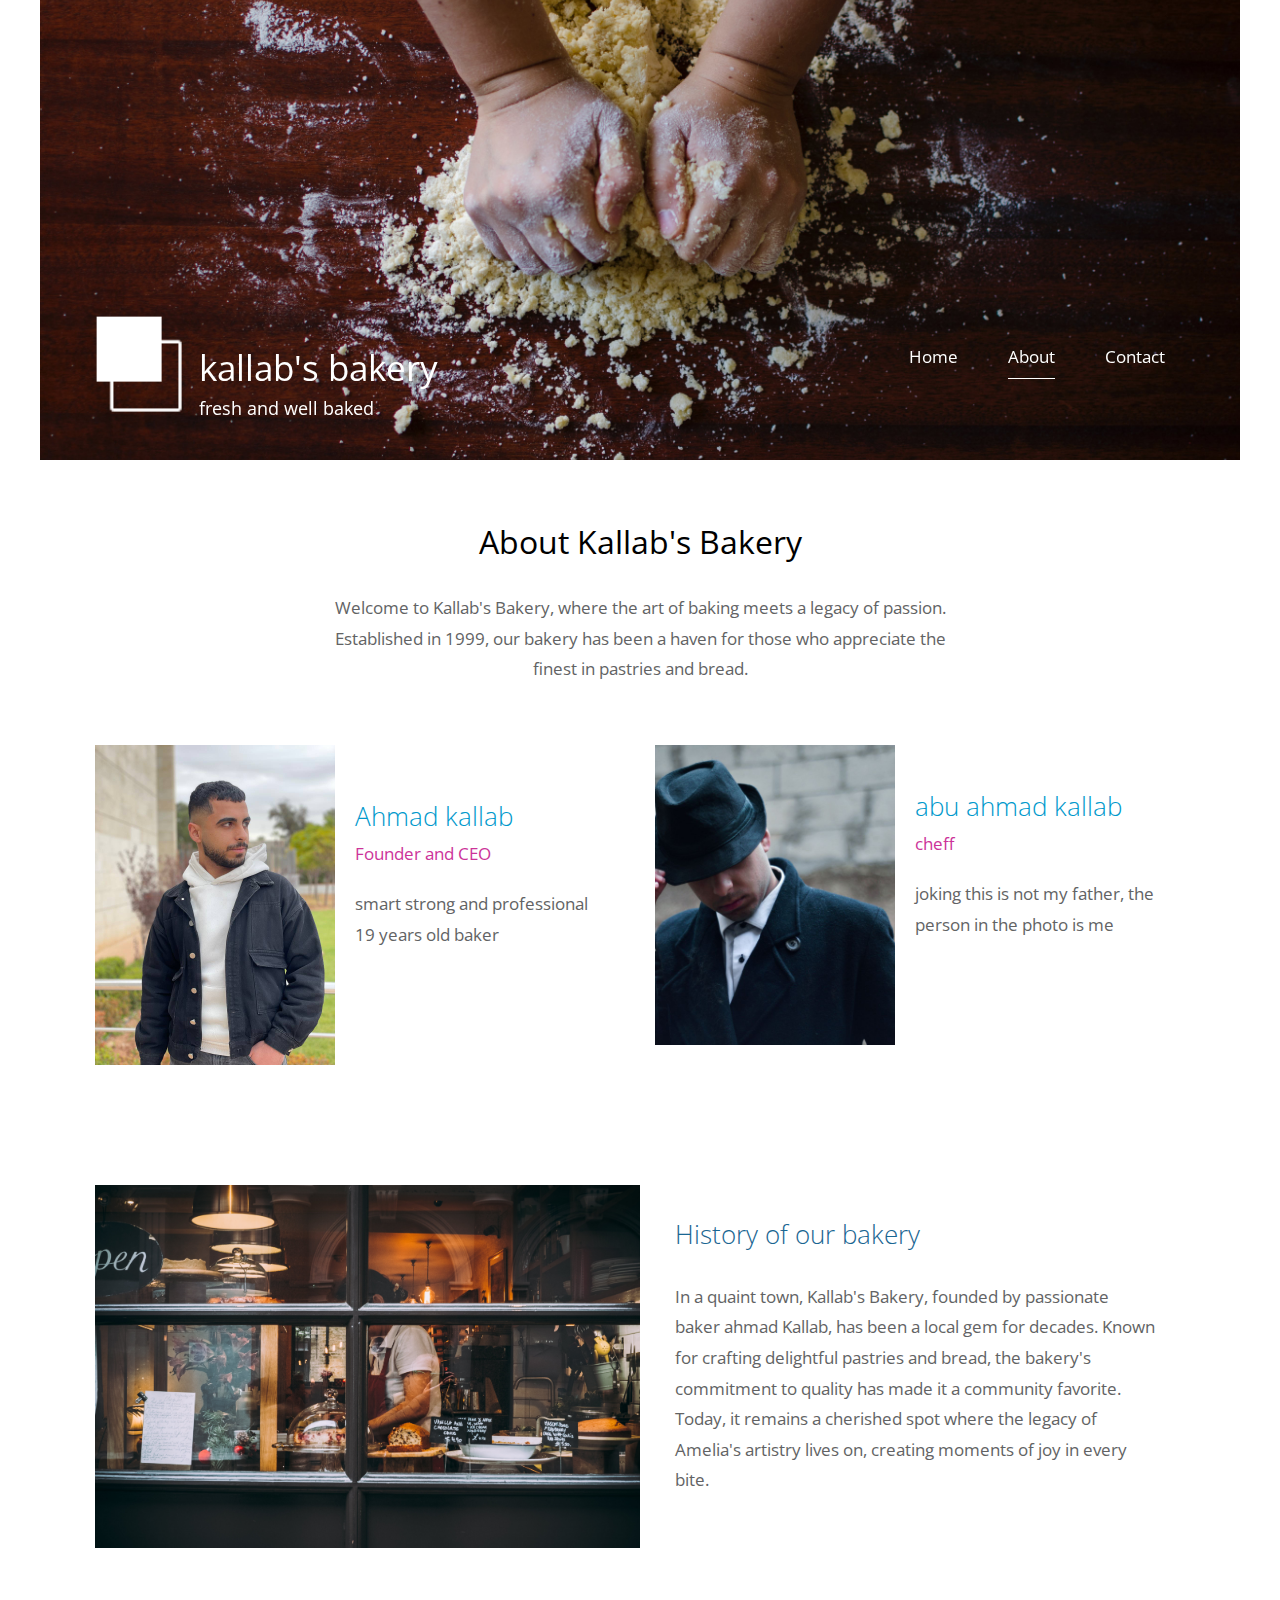
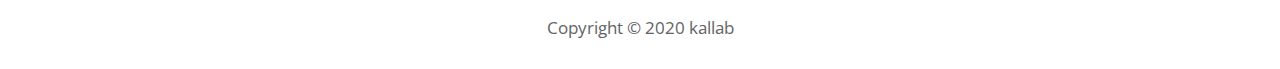
==== commit e2fea930: "Update about.html" ====
--- a/about.html
+++ b/about.html
@@ -92,7 +92,7 @@
 				<div class="row">
 					<div class="col-12">
 						<div class="tm-history-inner">
-							<img src="img/about-06.jpg" alt="Image" class="img-fluid tm-history-img" />
+							<img src="about-06.jpg" alt="Image" class="img-fluid tm-history-img" />
 							<div class="tm-history-text"> 
 								<h4 class="tm-history-title">History of our bakery</h4>
 								<p class="tm-mb-p">In a quaint town, Kallab's Bakery, founded by passionate baker ahmad Kallab, has been a local gem for decades. Known for crafting delightful pastries and bread, the bakery's commitment to quality has made it a community favorite. Today, it remains a cherished spot where the legacy of Amelia's artistry lives on, creating moments of joy in every bite.</p>
